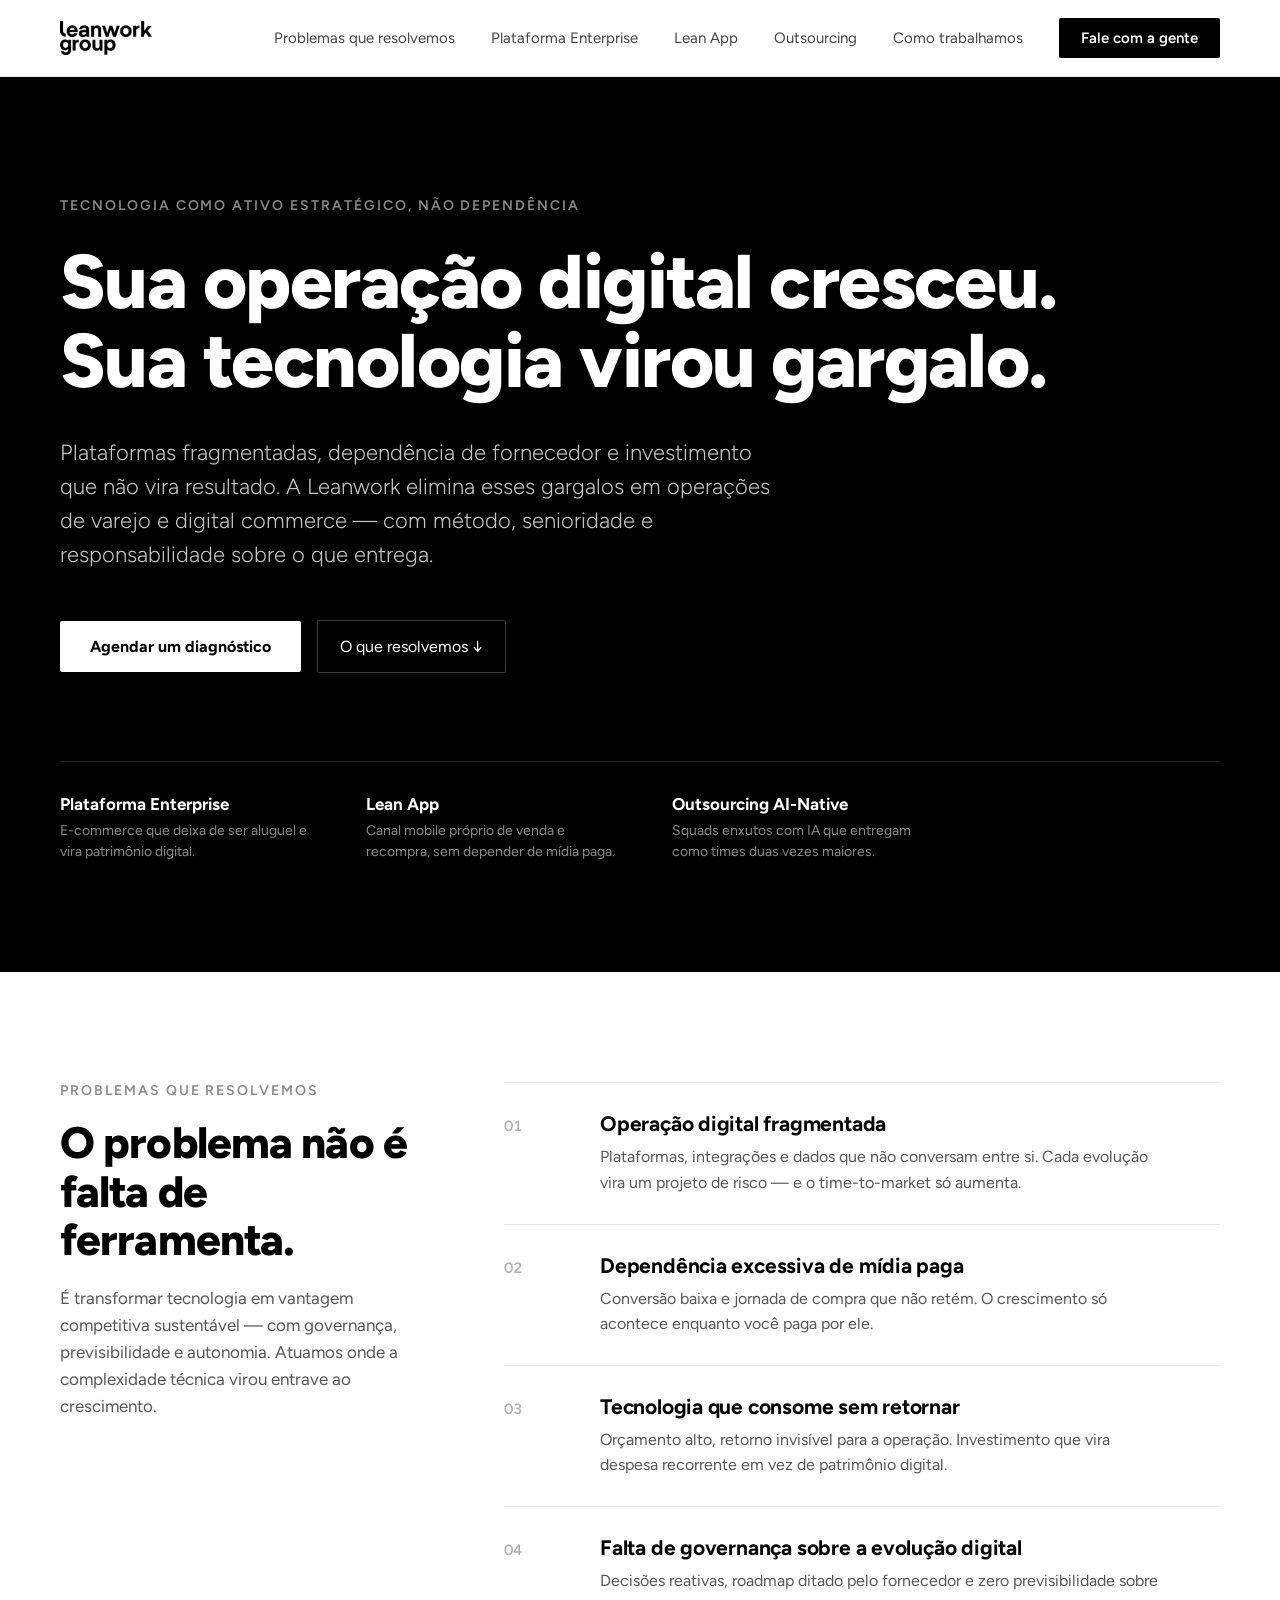
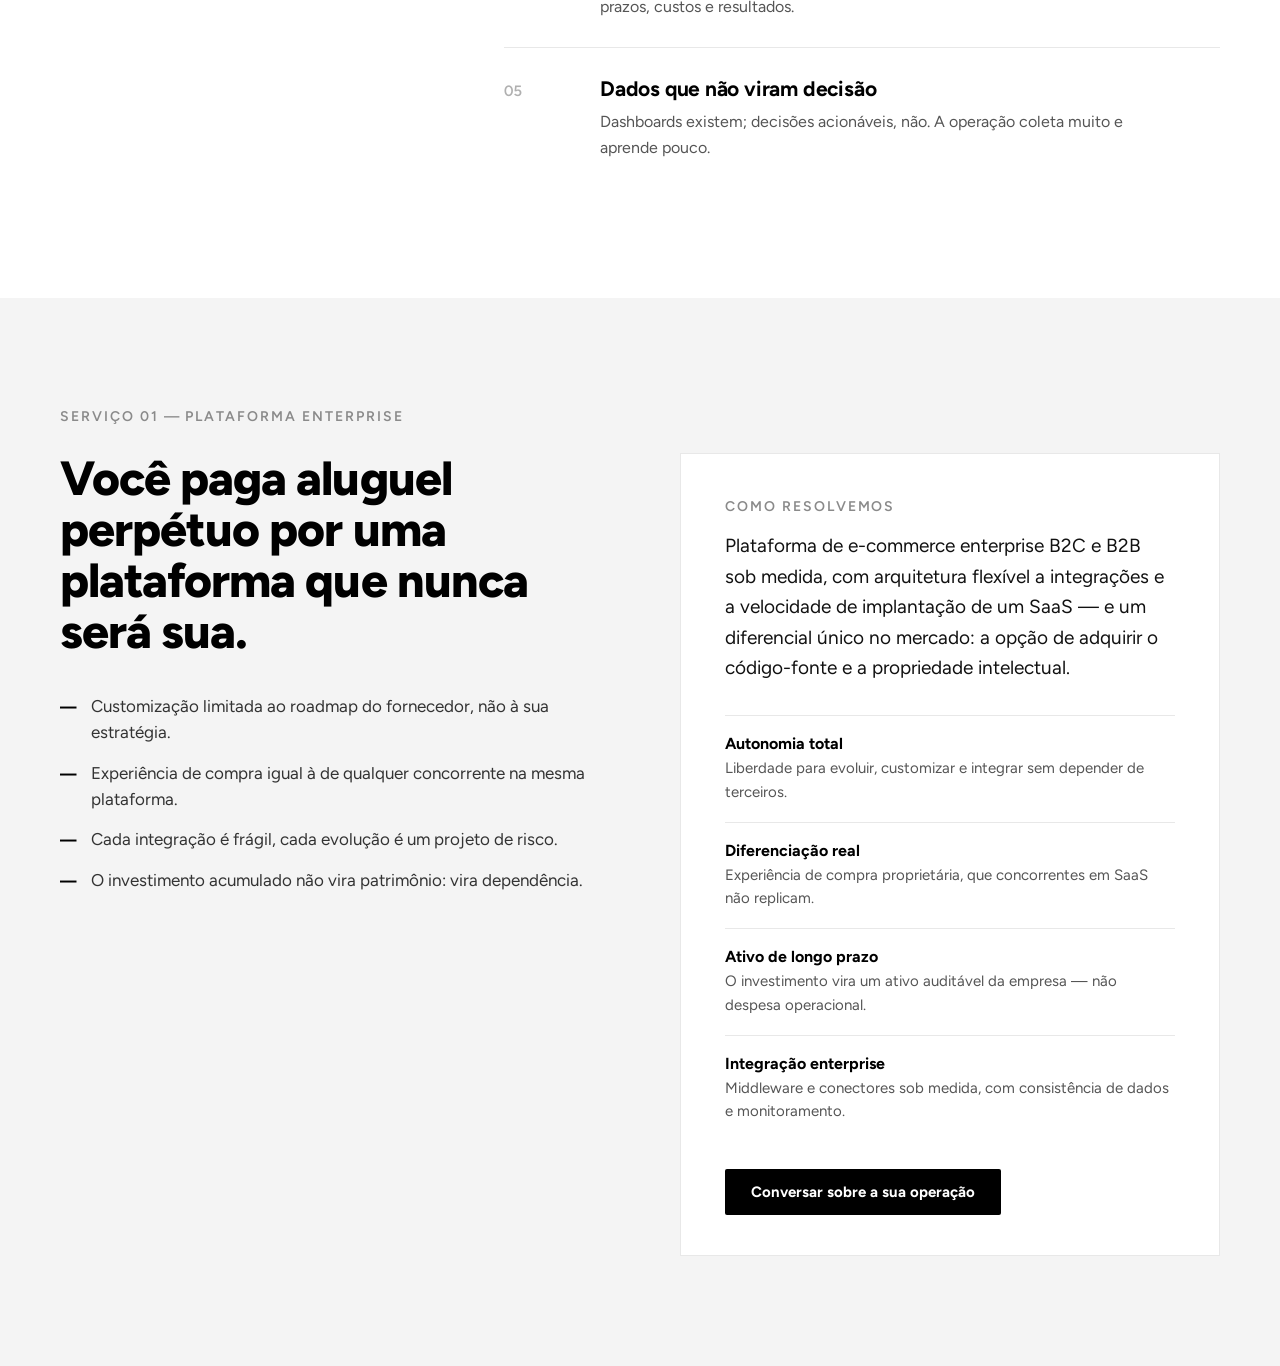
==== index.html @ 5967a7e2 "Add Plataforma Enterprise section with shared service component styles" ====
<!DOCTYPE html>
<html lang="pt-BR">
<head>
<meta charset="utf-8">
<meta name="viewport" content="width=device-width, initial-scale=1">
<title>Leanwork Group — Tecnologia como ativo estratégico para varejo e digital commerce</title>
<meta name="description" content="A Leanwork elimina gargalos tecnológicos em operações de varejo e digital commerce com Plataforma Enterprise, Lean App e Outsourcing AI-Native.">
<link rel="icon" type="image/png" href="assets/favicon.png">
<link rel="preconnect" href="https://fonts.googleapis.com">
<link rel="preconnect" href="https://fonts.gstatic.com" crossorigin="anonymous">
<link href="https://fonts.googleapis.com/css2?family=Figtree:wght@300;400;600;700;800;900&display=swap" rel="stylesheet">
<link rel="stylesheet" href="css/style.css">
</head>
<body>
<header class="site-header">
  <div class="container nav">
    <a href="#topo" class="nav-logo"><img src="assets/logo.png" alt="Leanwork Group"></a>
    <button class="nav-toggle" type="button" aria-label="Abrir menu" aria-expanded="false">
      <span></span><span></span><span></span>
    </button>
    <nav class="nav-links">
      <a href="#problemas" class="nav-link">Problemas que resolvemos</a>
      <a href="#plataforma" class="nav-link">Plataforma Enterprise</a>
      <a href="#leanapp" class="nav-link">Lean App</a>
      <a href="#outsourcing" class="nav-link">Outsourcing</a>
      <a href="#como" class="nav-link">Como trabalhamos</a>
      <a href="mailto:comercial@leanwork.com.br?subject=Diagn%C3%B3stico%20Leanwork" class="nav-link nav-cta btn btn--dark">Fale com a gente</a>
    </nav>
  </div>
</header>
<main>
<section id="topo" class="hero">
  <div class="container">
    <div class="hero-eyebrow">Tecnologia como ativo estratégico, não dependência</div>
    <h1 class="hero-title">Sua operação digital cresceu.<br>Sua tecnologia virou gargalo.</h1>
    <p class="hero-subtitle">Plataformas fragmentadas, dependência de fornecedor e investimento que não vira resultado. A Leanwork elimina esses gargalos em operações de varejo e digital commerce — com método, senioridade e responsabilidade sobre o que entrega.</p>
    <div class="hero-actions">
      <a href="mailto:comercial@leanwork.com.br?subject=Diagn%C3%B3stico%20Leanwork" class="btn btn--light">Agendar um diagnóstico</a>
      <a href="#problemas" class="btn btn--outline">O que resolvemos ↓</a>
    </div>
    <div class="hero-summary">
      <div class="hero-summary-item">
        <div class="hero-summary-title">Plataforma Enterprise</div>
        <div class="hero-summary-text">E-commerce que deixa de ser aluguel e vira patrimônio digital.</div>
      </div>
      <div class="hero-summary-item">
        <div class="hero-summary-title">Lean App</div>
        <div class="hero-summary-text">Canal mobile próprio de venda e recompra, sem depender de mídia paga.</div>
      </div>
      <div class="hero-summary-item">
        <div class="hero-summary-title">Outsourcing AI-Native</div>
        <div class="hero-summary-text">Squads enxutos com IA que entregam como times duas vezes maiores.</div>
      </div>
    </div>
  </div>
</section>

<section id="problemas" class="problemas">
  <div class="container problemas-grid">
    <div class="problemas-sidebar">
      <div class="section-eyebrow">Problemas que resolvemos</div>
      <h2 class="section-title">O problema não é falta de ferramenta.</h2>
      <p class="section-text">É transformar tecnologia em vantagem competitiva sustentável — com governança, previsibilidade e autonomia. Atuamos onde a complexidade técnica virou entrave ao crescimento.</p>
    </div>
    <div class="problemas-list">
      <div class="problema-item">
        <div class="problema-num">01</div>
        <div>
          <div class="problema-title">Operação digital fragmentada</div>
          <div class="problema-text">Plataformas, integrações e dados que não conversam entre si. Cada evolução vira um projeto de risco — e o time-to-market só aumenta.</div>
        </div>
      </div>
      <div class="problema-item">
        <div class="problema-num">02</div>
        <div>
          <div class="problema-title">Dependência excessiva de mídia paga</div>
          <div class="problema-text">Conversão baixa e jornada de compra que não retém. O crescimento só acontece enquanto você paga por ele.</div>
        </div>
      </div>
      <div class="problema-item">
        <div class="problema-num">03</div>
        <div>
          <div class="problema-title">Tecnologia que consome sem retornar</div>
          <div class="problema-text">Orçamento alto, retorno invisível para a operação. Investimento que vira despesa recorrente em vez de patrimônio digital.</div>
        </div>
      </div>
      <div class="problema-item">
        <div class="problema-num">04</div>
        <div>
          <div class="problema-title">Falta de governança sobre a evolução digital</div>
          <div class="problema-text">Decisões reativas, roadmap ditado pelo fornecedor e zero previsibilidade sobre prazos, custos e resultados.</div>
        </div>
      </div>
      <div class="problema-item">
        <div class="problema-num">05</div>
        <div>
          <div class="problema-title">Dados que não viram decisão</div>
          <div class="problema-text">Dashboards existem; decisões acionáveis, não. A operação coleta muito e aprende pouco.</div>
        </div>
      </div>
    </div>
  </div>
</section>

<section id="plataforma" class="service service--light">
  <div class="container">
    <div class="service-eyebrow">Serviço 01 — Plataforma Enterprise</div>
    <div class="service-grid">
      <div class="service-problem">
        <h2 class="service-title">Você paga aluguel perpétuo por uma plataforma que nunca será sua.</h2>
        <div class="service-bullets">
          <div class="service-bullet"><span class="bullet-dash">—</span><span>Customização limitada ao roadmap do fornecedor, não à sua estratégia.</span></div>
          <div class="service-bullet"><span class="bullet-dash">—</span><span>Experiência de compra igual à de qualquer concorrente na mesma plataforma.</span></div>
          <div class="service-bullet"><span class="bullet-dash">—</span><span>Cada integração é frágil, cada evolução é um projeto de risco.</span></div>
          <div class="service-bullet"><span class="bullet-dash">—</span><span>O investimento acumulado não vira patrimônio: vira dependência.</span></div>
        </div>
      </div>
      <div class="service-solution">
        <div class="service-solution-eyebrow">Como resolvemos</div>
        <p class="service-solution-lead">Plataforma de e-commerce enterprise B2C e B2B sob medida, com arquitetura flexível a integrações e a velocidade de implantação de um SaaS — e um diferencial único no mercado: a opção de adquirir o código-fonte e a propriedade intelectual.</p>
        <div class="service-solution-list">
          <div class="service-solution-item"><div class="solution-item-title">Autonomia total</div><div class="solution-item-text">Liberdade para evoluir, customizar e integrar sem depender de terceiros.</div></div>
          <div class="service-solution-item"><div class="solution-item-title">Diferenciação real</div><div class="solution-item-text">Experiência de compra proprietária, que concorrentes em SaaS não replicam.</div></div>
          <div class="service-solution-item"><div class="solution-item-title">Ativo de longo prazo</div><div class="solution-item-text">O investimento vira um ativo auditável da empresa — não despesa operacional.</div></div>
          <div class="service-solution-item"><div class="solution-item-title">Integração enterprise</div><div class="solution-item-text">Middleware e conectores sob medida, com consistência de dados e monitoramento.</div></div>
        </div>
        <a href="mailto:comercial@leanwork.com.br?subject=Plataforma%20Enterprise%20%E2%80%94%20diagn%C3%B3stico" class="btn btn--dark service-solution-cta">Conversar sobre a sua operação</a>
      </div>
    </div>
  </div>
</section>
</main>
<script src="js/main.js" defer></script>
</body>
</html>
---- css/style.css ----
:root{
  --c-black:#000000;
  --c-white:#ffffff;
  --c-bg-light:#f4f4f4;
  --c-text-eyebrow:#8a8a8a;
  --c-text-body:#555555;
  --c-border:#e8e8e8;
  --max-width:1240px;
  --nav-height:76px;
}

*{box-sizing:border-box}
html{scroll-behavior:smooth}
body{margin:0;background:var(--c-white);color:var(--c-black);font-family:'Figtree',system-ui,sans-serif;-webkit-font-smoothing:antialiased}
img{max-width:100%;display:block}
a{color:var(--c-black);text-decoration:none}
a:hover{color:#444444}
::selection{background:var(--c-black);color:var(--c-white)}

.container{max-width:var(--max-width);margin:0 auto;padding:0 40px}

.section-eyebrow{font-size:14px;font-weight:600;letter-spacing:0.14em;text-transform:uppercase;color:var(--c-text-eyebrow);margin-bottom:20px}
.section-title{margin:0;font-size:44px;line-height:1.1;font-weight:800;letter-spacing:-0.02em}
.section-text{margin:20px 0 0 0;font-size:17px;line-height:1.6;color:var(--c-text-body)}

.btn{display:inline-block;font-weight:700;border-radius:2px;text-align:center;cursor:pointer;border:none}
.btn--dark{background:var(--c-black);color:var(--c-white)}
.btn--dark:hover{background:#2a2a2a;color:var(--c-white)}
.btn--light{background:var(--c-white);color:var(--c-black)}
.btn--light:hover{background:#d9d9d9;color:var(--c-black)}
.btn--outline{color:var(--c-white);border:1px solid #3a3a3a;background:transparent}
.btn--outline:hover{border-color:var(--c-white);color:var(--c-white)}

@media (max-width:1099px){
  .container{padding:0 28px}
  .section-title{font-size:36px}
}
@media (max-width:767px){
  .container{padding:0 20px}
  .section-title{font-size:30px}
}

.site-header{position:sticky;top:0;z-index:50;background:rgba(255,255,255,0.94);backdrop-filter:blur(12px);border-bottom:1px solid var(--c-border)}
.nav{height:var(--nav-height);display:flex;align-items:center;justify-content:space-between;gap:32px}
.nav-logo img{height:34px}
.nav-links{display:flex;align-items:center;gap:36px}
.nav-link{font-size:15px;font-weight:400;color:#444444}
.nav-link:hover{color:var(--c-black)}
.nav-cta{font-size:15px;font-weight:600;color:var(--c-white)!important;padding:11px 22px}
.nav-cta:hover{color:var(--c-white)!important}
.nav-toggle{display:none;flex-direction:column;gap:5px;background:none;border:none;padding:8px;cursor:pointer}
.nav-toggle span{display:block;width:24px;height:2px;background:var(--c-black)}

@media (max-width:767px){
  .nav-toggle{display:flex}
  .nav-links{position:fixed;top:var(--nav-height);left:0;right:0;bottom:0;background:var(--c-white);flex-direction:column;align-items:flex-start;justify-content:flex-start;gap:0;padding:12px 20px 32px;transform:translateX(100%);transition:transform .25s ease;overflow-y:auto}
  .nav-links .nav-link{width:100%;padding:16px 0;border-bottom:1px solid var(--c-border)}
  .nav-links .nav-cta{width:100%;text-align:center;margin-top:16px;border-bottom:none}
  .site-header.nav-open .nav-links{transform:translateX(0)}
}

.hero{background:var(--c-black);color:var(--c-white)}
.hero .container{padding-top:120px;padding-bottom:110px}
.hero-eyebrow{font-size:14px;font-weight:600;letter-spacing:0.14em;text-transform:uppercase;color:var(--c-text-eyebrow);margin-bottom:28px}
.hero-title{margin:0;font-size:76px;line-height:1.04;font-weight:800;letter-spacing:-0.02em;max-width:1020px}
.hero-subtitle{margin:36px 0 0 0;font-size:22px;line-height:1.55;font-weight:300;color:#c4c4c4;max-width:720px}
.hero-actions{display:flex;gap:16px;margin-top:48px;align-items:center}
.hero-actions .btn{font-size:16px;padding:16px 30px}
.hero-actions .btn--outline{padding:16px 22px;font-weight:400}
.hero-summary{margin-top:88px;padding-top:32px;border-top:1px solid #222222;display:flex;gap:56px}
.hero-summary-item{max-width:250px}
.hero-summary-title{font-size:17px;font-weight:700}
.hero-summary-text{font-size:14px;color:var(--c-text-eyebrow);margin-top:6px;line-height:1.5}

@media (max-width:1099px){
  .hero .container{padding-top:90px;padding-bottom:80px}
  .hero-title{font-size:56px}
  .hero-summary{flex-wrap:wrap;gap:32px}
}
@media (max-width:767px){
  .hero .container{padding-top:64px;padding-bottom:56px}
  .hero-title{font-size:40px}
  .hero-subtitle{font-size:18px}
  .hero-actions{flex-direction:column;align-items:stretch}
  .hero-summary{flex-direction:column;gap:24px;margin-top:56px}
  .hero-summary-item{max-width:none}
}

.problemas .container{padding-top:110px;padding-bottom:110px}
.problemas-grid{display:grid;grid-template-columns:380px 1fr;gap:64px;align-items:start}
.problemas-sidebar{position:sticky;top:120px}
.problema-item{display:grid;grid-template-columns:72px 1fr;gap:24px;padding:28px 0;border-top:1px solid var(--c-border);align-items:baseline}
.problema-num{font-size:15px;font-weight:600;color:#b0b0b0;font-variant-numeric:tabular-nums}
.problema-title{font-size:21px;font-weight:700;letter-spacing:-0.01em}
.problema-text{font-size:16px;line-height:1.6;color:var(--c-text-body);margin-top:8px;max-width:560px}

@media (max-width:1099px){
  .problemas .container{padding-top:80px;padding-bottom:80px}
  .problemas-grid{grid-template-columns:1fr;gap:40px}
  .problemas-sidebar{position:static}
}
@media (max-width:767px){
  .problemas .container{padding-top:56px;padding-bottom:56px}
  .problema-item{grid-template-columns:1fr;gap:8px}
}

.service{background:var(--c-white)}
.service--light{background:var(--c-bg-light)}
.service--dark{background:var(--c-black);color:var(--c-white)}
.service .container{padding-top:110px;padding-bottom:110px}
.service-eyebrow{font-size:14px;font-weight:600;letter-spacing:0.14em;text-transform:uppercase;color:var(--c-text-eyebrow)}
.service-grid{display:grid;grid-template-columns:1fr 1fr;gap:80px;margin-top:28px;align-items:start}
.service-title{margin:0;font-size:48px;line-height:1.06;font-weight:800;letter-spacing:-0.02em}
.service-bullets{margin-top:36px;display:flex;flex-direction:column;gap:14px}
.service-bullet{display:flex;gap:14px;align-items:baseline}
.bullet-dash{font-weight:800;font-size:15px}
.service-bullet span:last-child{font-size:17px;line-height:1.55;color:#333333}
.service--dark .bullet-dash{color:#666666}
.service--dark .service-bullet span:last-child{color:#c4c4c4}

.service-solution{background:var(--c-white);border:1px solid var(--c-border);padding:44px 44px 40px 44px}
.service-solution--muted{background:var(--c-bg-light)}
.service--dark .service-solution{background:#111111;border-color:#2a2a2a}
.service-solution-eyebrow{font-size:14px;font-weight:600;letter-spacing:0.14em;text-transform:uppercase;color:var(--c-text-eyebrow);margin-bottom:16px}
.service-solution-lead{margin:0;font-size:19px;line-height:1.6;color:#111111}
.service--dark .service-solution-lead{color:#eeeeee}
.service-solution-list{margin-top:32px;display:flex;flex-direction:column;gap:0}
.service-solution-item{padding:18px 0;border-top:1px solid var(--c-border)}
.service--dark .service-solution-item{border-top-color:#2a2a2a}
.solution-item-title{font-size:16px;font-weight:700}
.solution-item-text{font-size:15px;color:var(--c-text-body);line-height:1.55;margin-top:4px}
.service--dark .solution-item-text{color:#9a9a9a}
.service-solution-cta{display:inline-block;margin-top:28px;font-size:15px;padding:14px 26px}

@media (max-width:1099px){
  .service .container{padding-top:80px;padding-bottom:80px}
  .service-grid{grid-template-columns:1fr;gap:40px}
  .service-title{font-size:38px}
}
@media (max-width:767px){
  .service .container{padding-top:56px;padding-bottom:56px}
  .service-title{font-size:30px}
  .service-solution{padding:32px 24px}
}
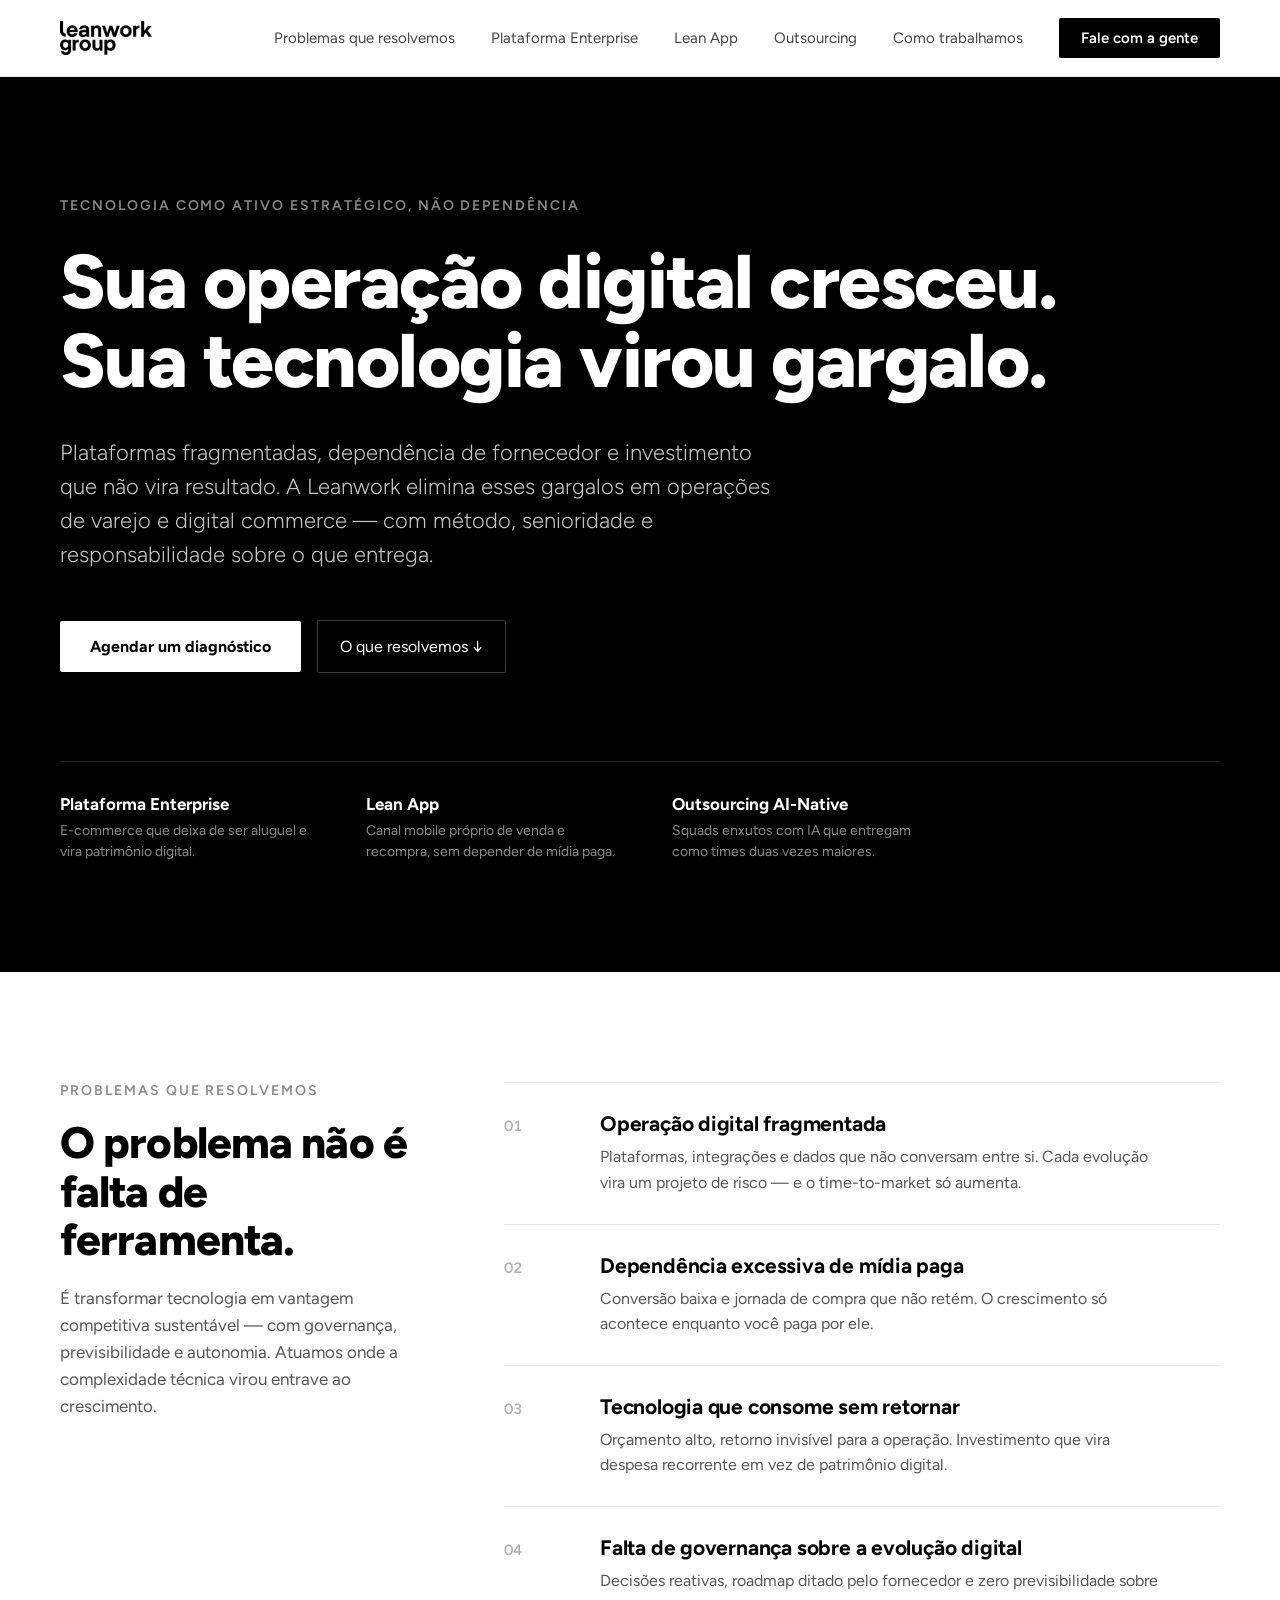
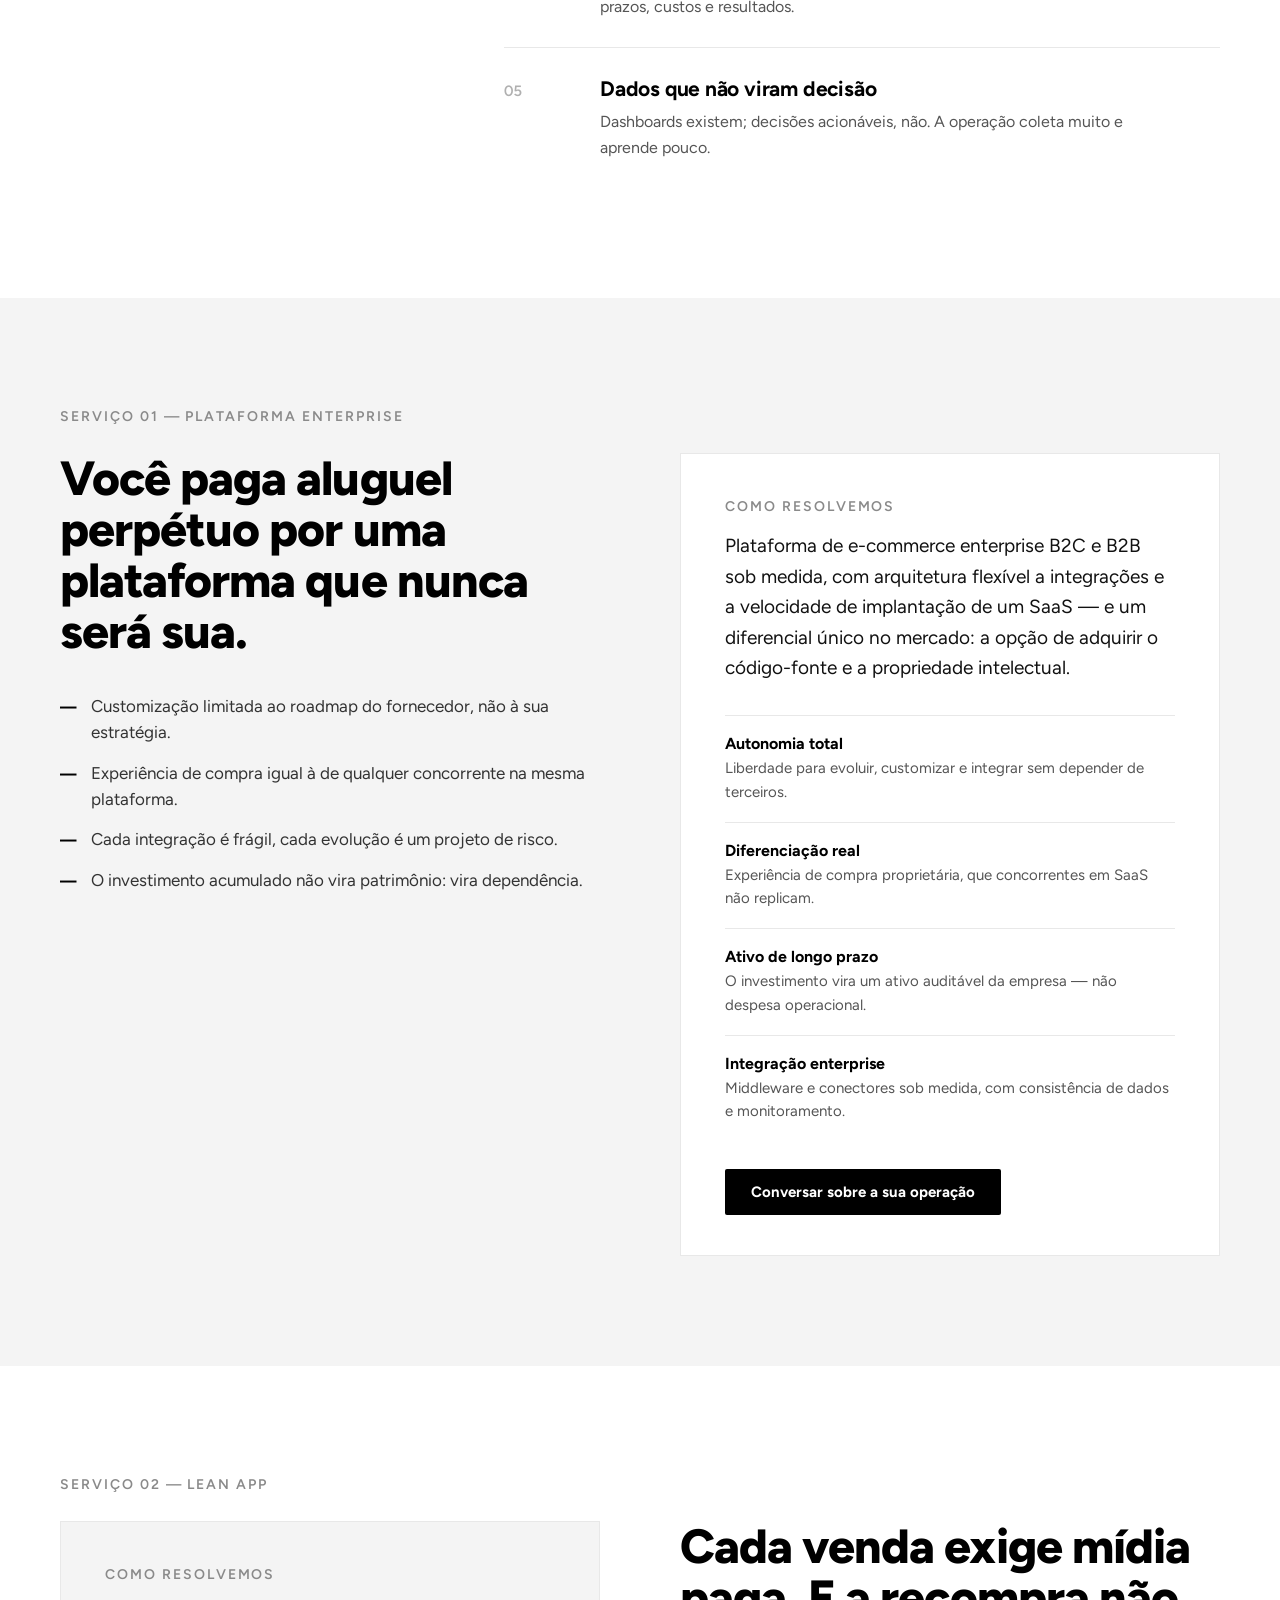
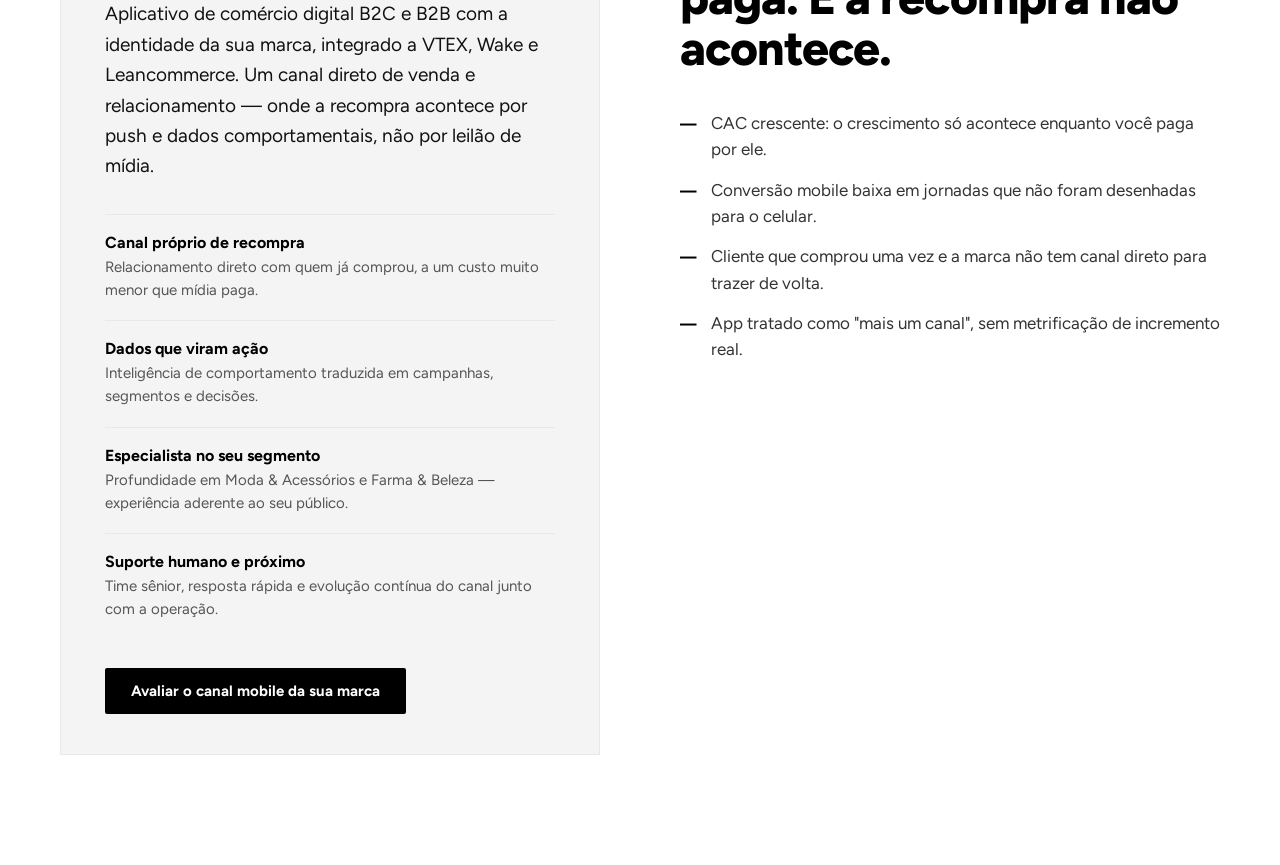
==== commit a8c7964d: "Add Lean App section" ====
--- a/index.html
+++ b/index.html
@@ -129,6 +129,34 @@
     </div>
   </div>
 </section>
+
+<section id="leanapp" class="service">
+  <div class="container">
+    <div class="service-eyebrow">Serviço 02 — Lean App</div>
+    <div class="service-grid">
+      <div class="service-solution service-solution--muted">
+        <div class="service-solution-eyebrow">Como resolvemos</div>
+        <p class="service-solution-lead">Aplicativo de comércio digital B2C e B2B com a identidade da sua marca, integrado a VTEX, Wake e Leancommerce. Um canal direto de venda e relacionamento — onde a recompra acontece por push e dados comportamentais, não por leilão de mídia.</p>
+        <div class="service-solution-list">
+          <div class="service-solution-item"><div class="solution-item-title">Canal próprio de recompra</div><div class="solution-item-text">Relacionamento direto com quem já comprou, a um custo muito menor que mídia paga.</div></div>
+          <div class="service-solution-item"><div class="solution-item-title">Dados que viram ação</div><div class="solution-item-text">Inteligência de comportamento traduzida em campanhas, segmentos e decisões.</div></div>
+          <div class="service-solution-item"><div class="solution-item-title">Especialista no seu segmento</div><div class="solution-item-text">Profundidade em Moda &amp; Acessórios e Farma &amp; Beleza — experiência aderente ao seu público.</div></div>
+          <div class="service-solution-item"><div class="solution-item-title">Suporte humano e próximo</div><div class="solution-item-text">Time sênior, resposta rápida e evolução contínua do canal junto com a operação.</div></div>
+        </div>
+        <a href="mailto:comercial@leanwork.com.br?subject=Lean%20App%20%E2%80%94%20diagn%C3%B3stico" class="btn btn--dark service-solution-cta">Avaliar o canal mobile da sua marca</a>
+      </div>
+      <div class="service-problem">
+        <h2 class="service-title">Cada venda exige mídia paga. E a recompra não acontece.</h2>
+        <div class="service-bullets">
+          <div class="service-bullet"><span class="bullet-dash">—</span><span>CAC crescente: o crescimento só acontece enquanto você paga por ele.</span></div>
+          <div class="service-bullet"><span class="bullet-dash">—</span><span>Conversão mobile baixa em jornadas que não foram desenhadas para o celular.</span></div>
+          <div class="service-bullet"><span class="bullet-dash">—</span><span>Cliente que comprou uma vez e a marca não tem canal direto para trazer de volta.</span></div>
+          <div class="service-bullet"><span class="bullet-dash">—</span><span>App tratado como "mais um canal", sem metrificação de incremento real.</span></div>
+        </div>
+      </div>
+    </div>
+  </div>
+</section>
 </main>
 <script src="js/main.js" defer></script>
 </body>
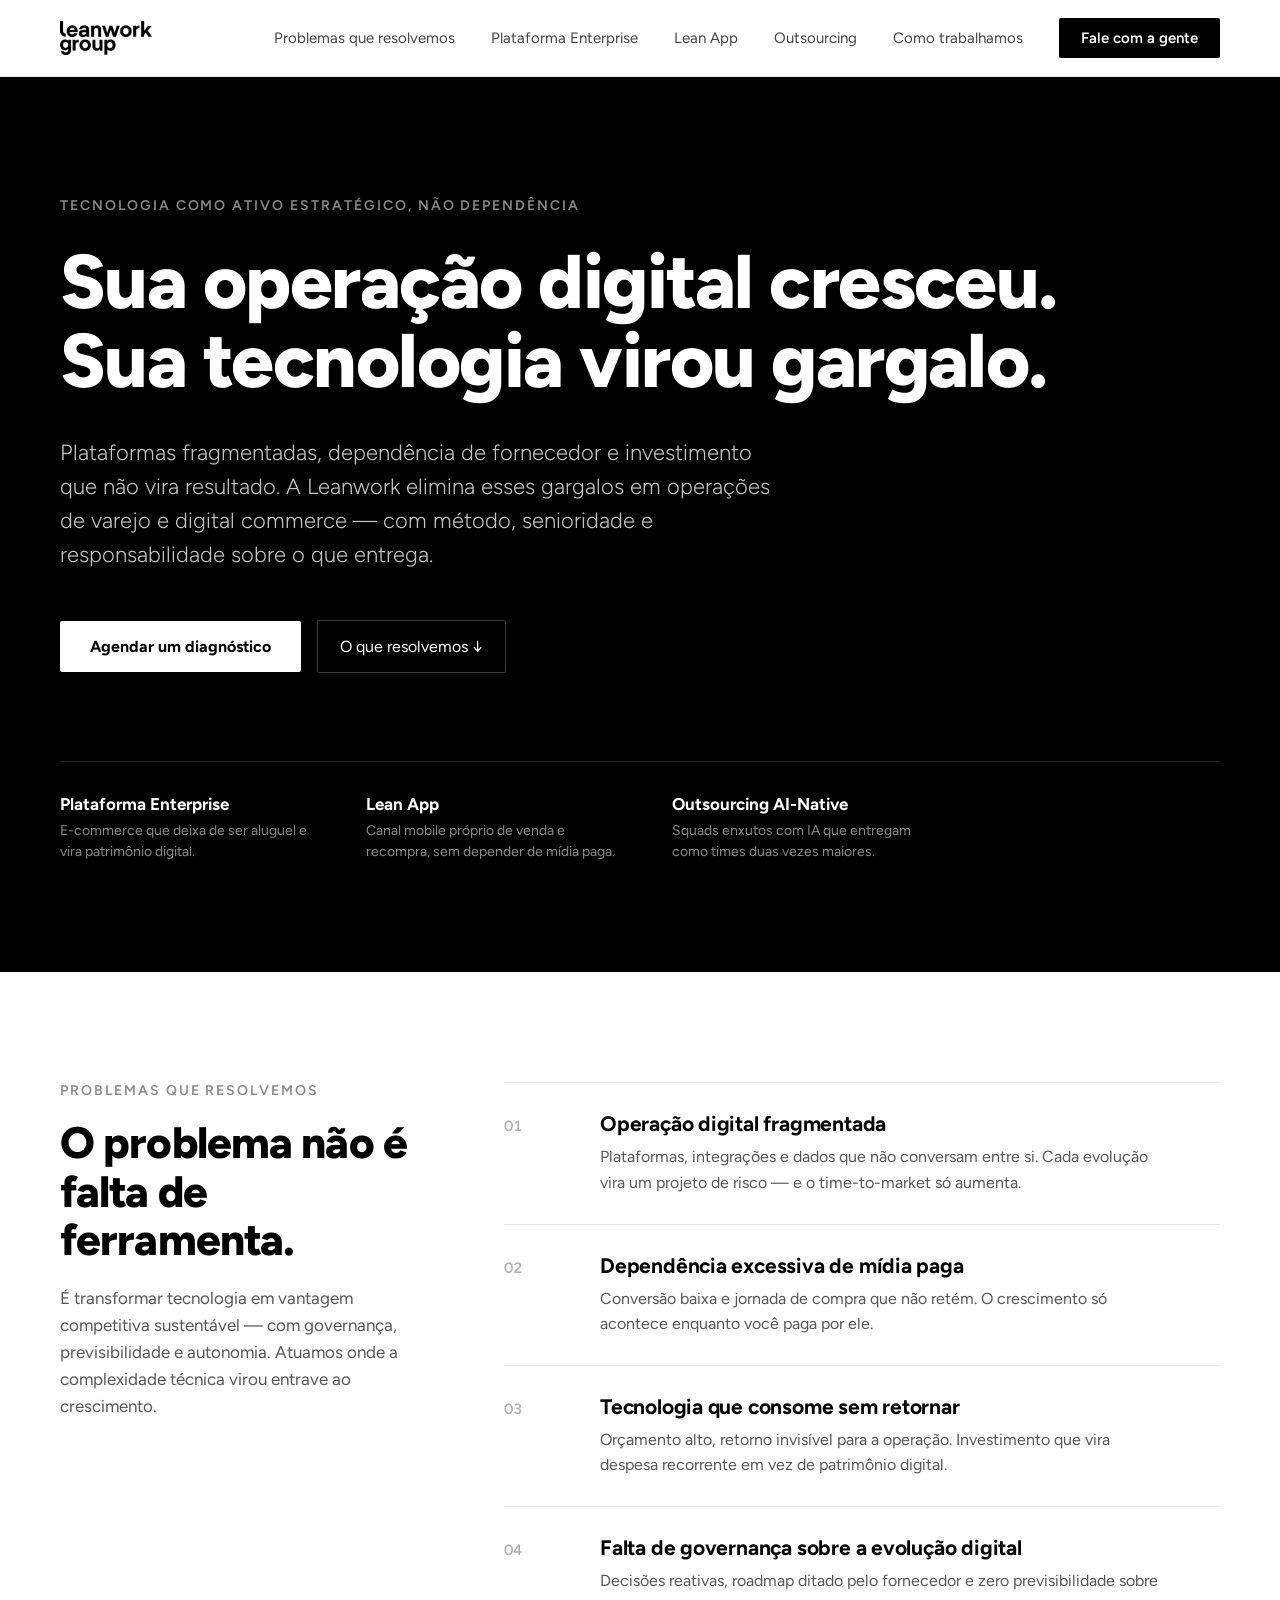
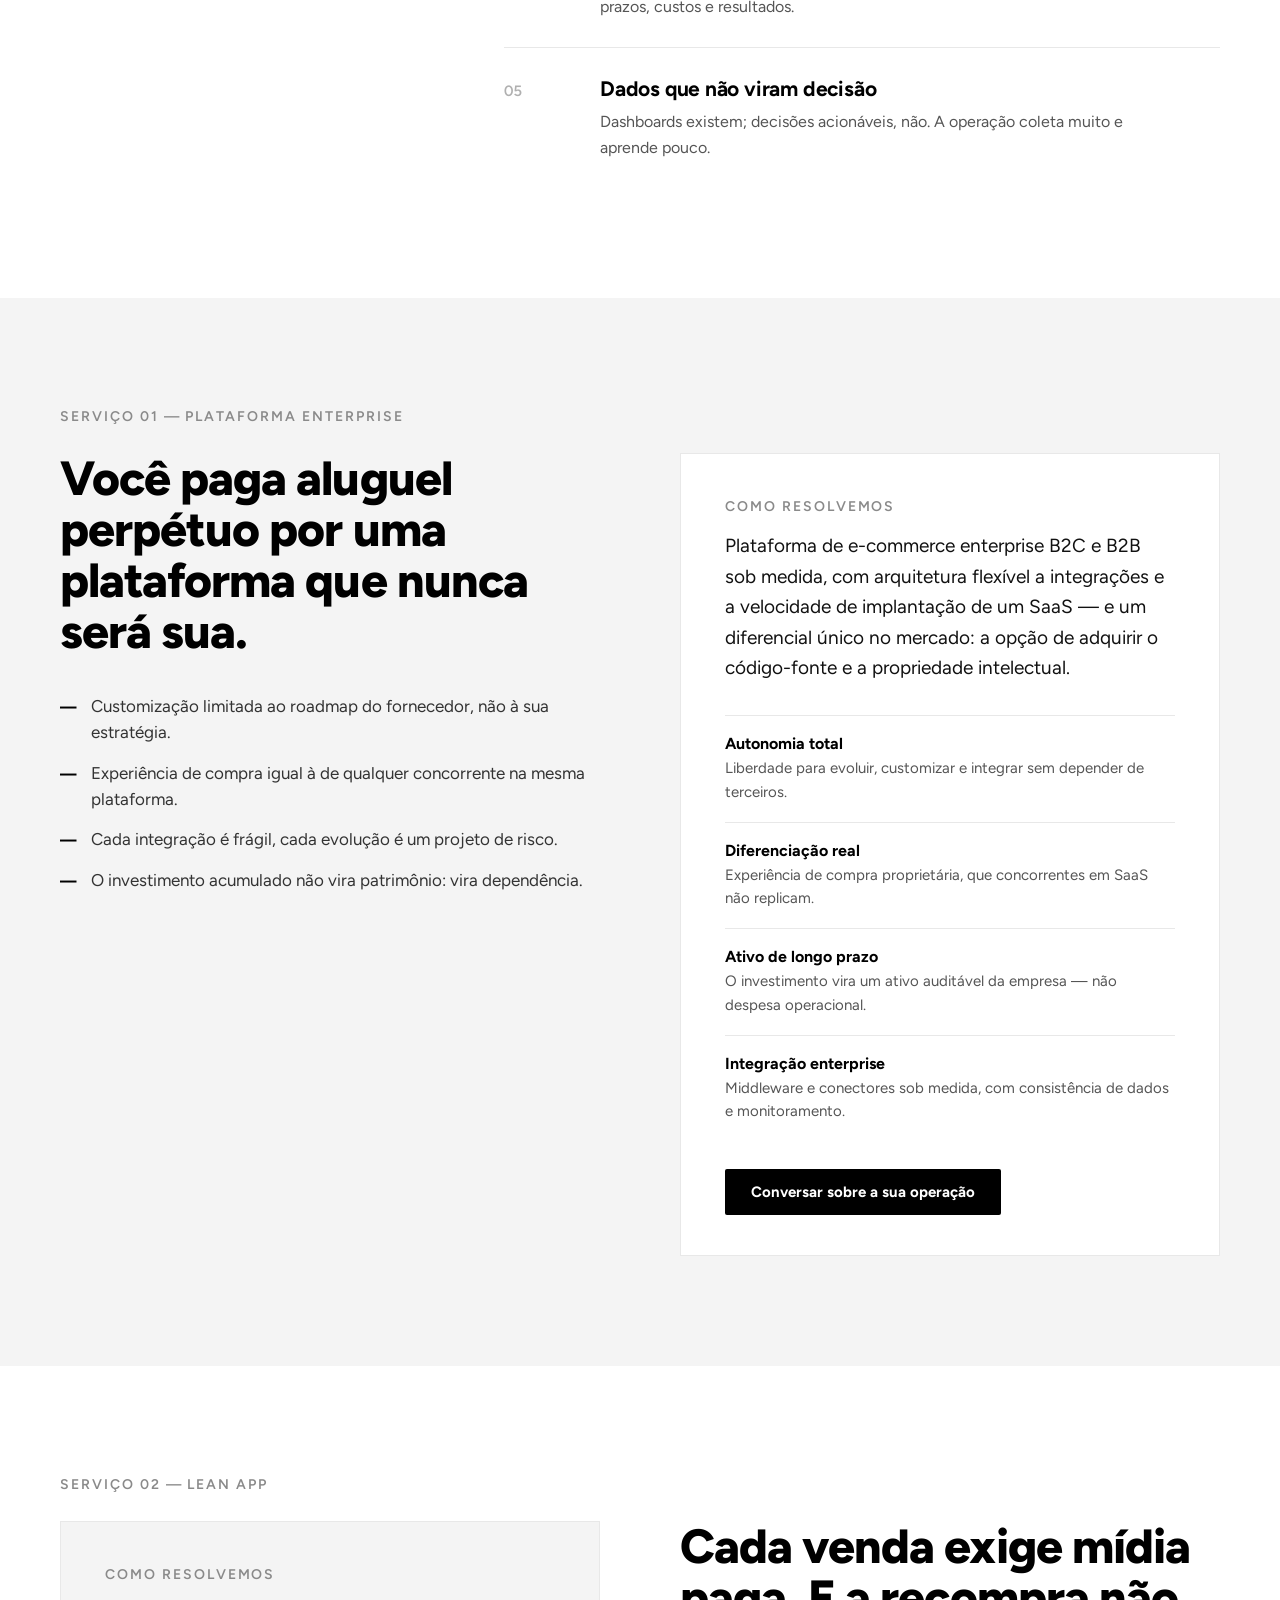
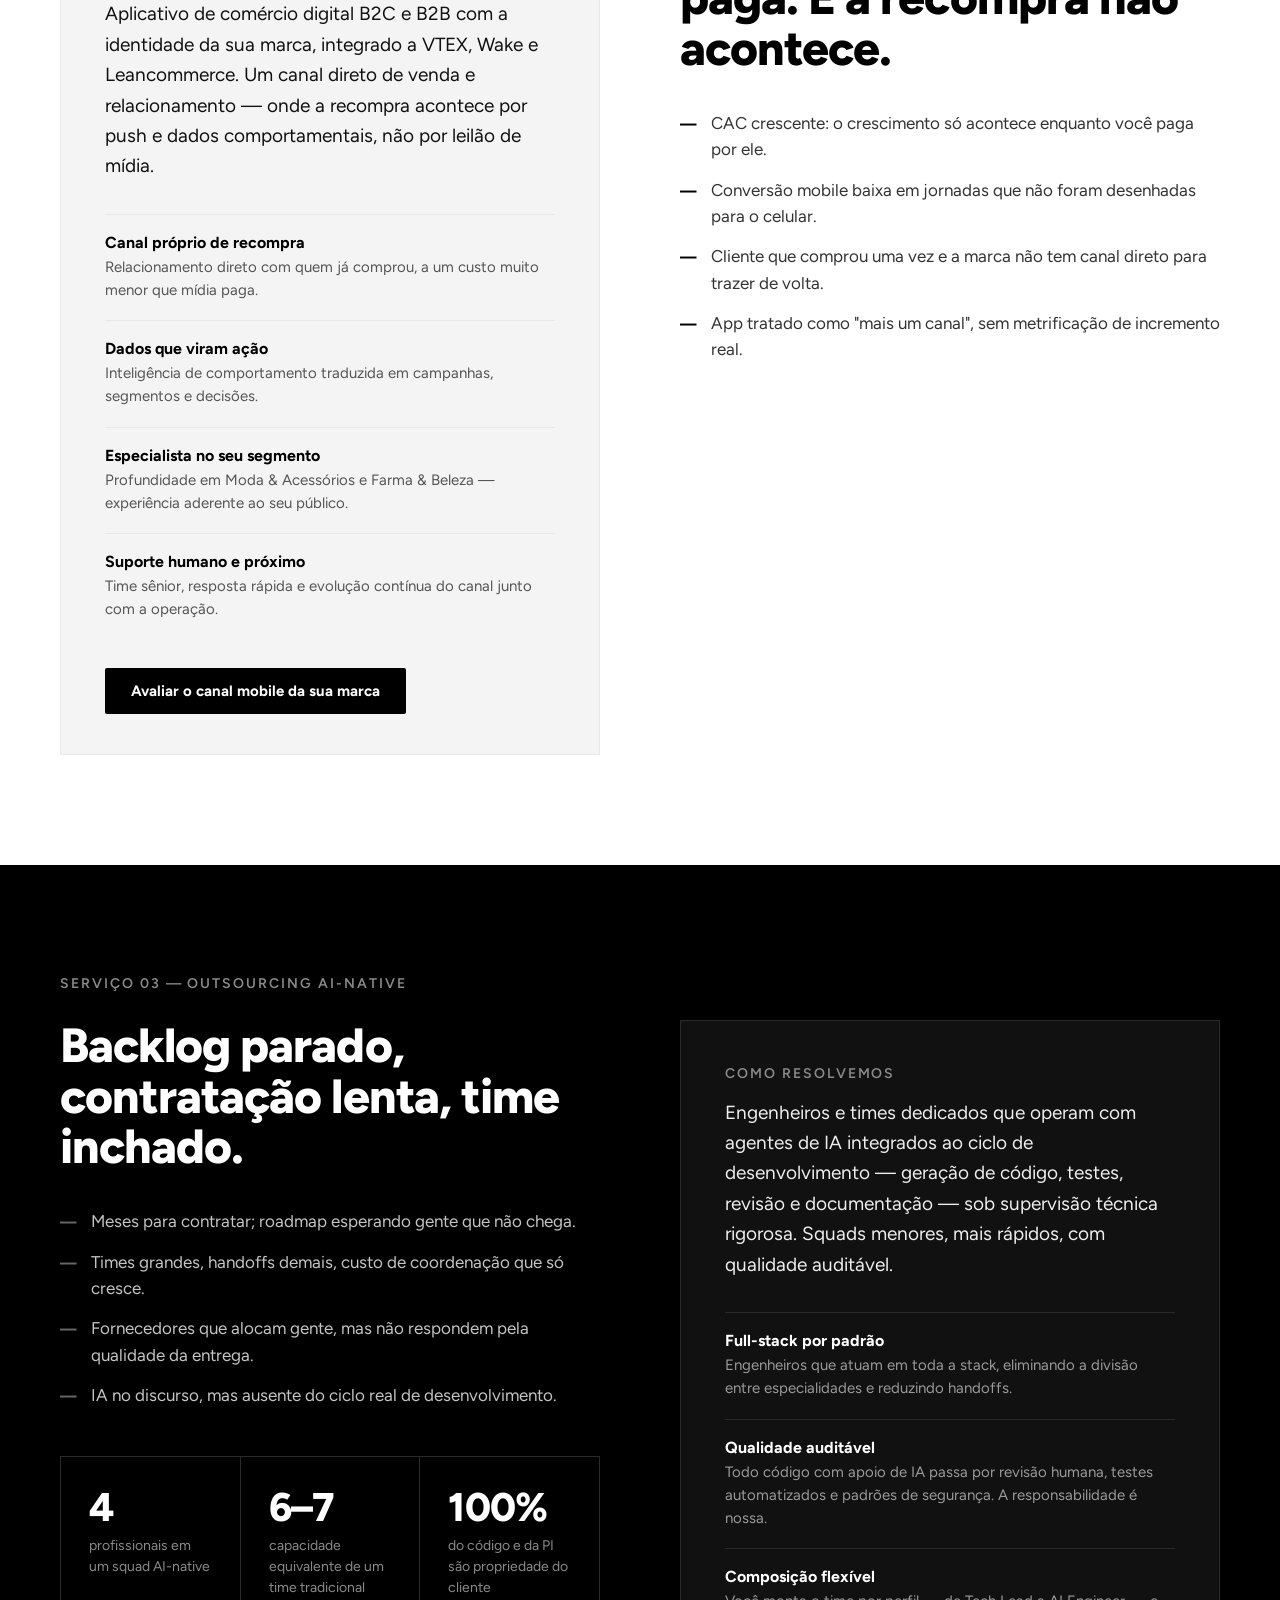
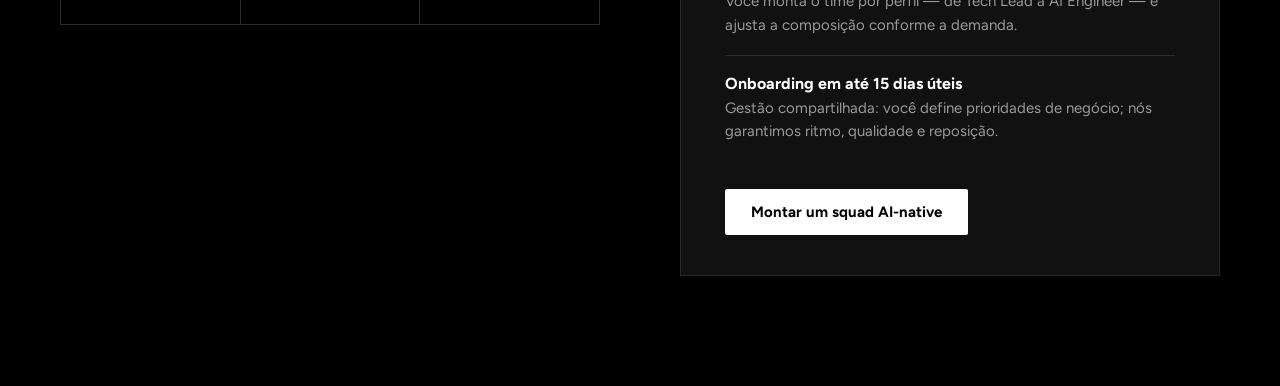
==== commit ad41e254: "Add Outsourcing AI-Native section with stats row" ====
--- a/index.html
+++ b/index.html
@@ -157,6 +157,39 @@
     </div>
   </div>
 </section>
+
+<section id="outsourcing" class="service service--dark">
+  <div class="container">
+    <div class="service-eyebrow">Serviço 03 — Outsourcing AI-Native</div>
+    <div class="service-grid">
+      <div class="service-problem">
+        <h2 class="service-title">Backlog parado, contratação lenta, time inchado.</h2>
+        <div class="service-bullets">
+          <div class="service-bullet"><span class="bullet-dash">—</span><span>Meses para contratar; roadmap esperando gente que não chega.</span></div>
+          <div class="service-bullet"><span class="bullet-dash">—</span><span>Times grandes, handoffs demais, custo de coordenação que só cresce.</span></div>
+          <div class="service-bullet"><span class="bullet-dash">—</span><span>Fornecedores que alocam gente, mas não respondem pela qualidade da entrega.</span></div>
+          <div class="service-bullet"><span class="bullet-dash">—</span><span>IA no discurso, mas ausente do ciclo real de desenvolvimento.</span></div>
+        </div>
+        <div class="stats-row">
+          <div class="stat-item"><div class="stat-number">4</div><div class="stat-label">profissionais em um squad AI-native</div></div>
+          <div class="stat-item"><div class="stat-number">6–7</div><div class="stat-label">capacidade equivalente de um time tradicional</div></div>
+          <div class="stat-item"><div class="stat-number">100%</div><div class="stat-label">do código e da PI são propriedade do cliente</div></div>
+        </div>
+      </div>
+      <div class="service-solution">
+        <div class="service-solution-eyebrow">Como resolvemos</div>
+        <p class="service-solution-lead">Engenheiros e times dedicados que operam com agentes de IA integrados ao ciclo de desenvolvimento — geração de código, testes, revisão e documentação — sob supervisão técnica rigorosa. Squads menores, mais rápidos, com qualidade auditável.</p>
+        <div class="service-solution-list">
+          <div class="service-solution-item"><div class="solution-item-title">Full-stack por padrão</div><div class="solution-item-text">Engenheiros que atuam em toda a stack, eliminando a divisão entre especialidades e reduzindo handoffs.</div></div>
+          <div class="service-solution-item"><div class="solution-item-title">Qualidade auditável</div><div class="solution-item-text">Todo código com apoio de IA passa por revisão humana, testes automatizados e padrões de segurança. A responsabilidade é nossa.</div></div>
+          <div class="service-solution-item"><div class="solution-item-title">Composição flexível</div><div class="solution-item-text">Você monta o time por perfil — de Tech Lead a AI Engineer — e ajusta a composição conforme a demanda.</div></div>
+          <div class="service-solution-item"><div class="solution-item-title">Onboarding em até 15 dias úteis</div><div class="solution-item-text">Gestão compartilhada: você define prioridades de negócio; nós garantimos ritmo, qualidade e reposição.</div></div>
+        </div>
+        <a href="mailto:comercial@leanwork.com.br?subject=Outsourcing%20AI-Native%20%E2%80%94%20montar%20squad" class="btn btn--light service-solution-cta">Montar um squad AI-native</a>
+      </div>
+    </div>
+  </div>
+</section>
 </main>
 <script src="js/main.js" defer></script>
 </body>
--- a/css/style.css
+++ b/css/style.css
@@ -142,3 +142,15 @@
   .service-title{font-size:30px}
   .service-solution{padding:32px 24px}
 }
+
+.stats-row{margin-top:48px;display:flex;border:1px solid #2a2a2a}
+.stat-item{flex:1;padding:26px 28px;border-right:1px solid #2a2a2a}
+.stat-item:last-child{border-right:none}
+.stat-number{font-size:40px;font-weight:800;letter-spacing:-0.02em}
+.stat-label{font-size:14px;color:var(--c-text-eyebrow);margin-top:4px;line-height:1.5}
+
+@media (max-width:767px){
+  .stats-row{flex-direction:column}
+  .stat-item{border-right:none;border-bottom:1px solid #2a2a2a}
+  .stat-item:last-child{border-bottom:none}
+}
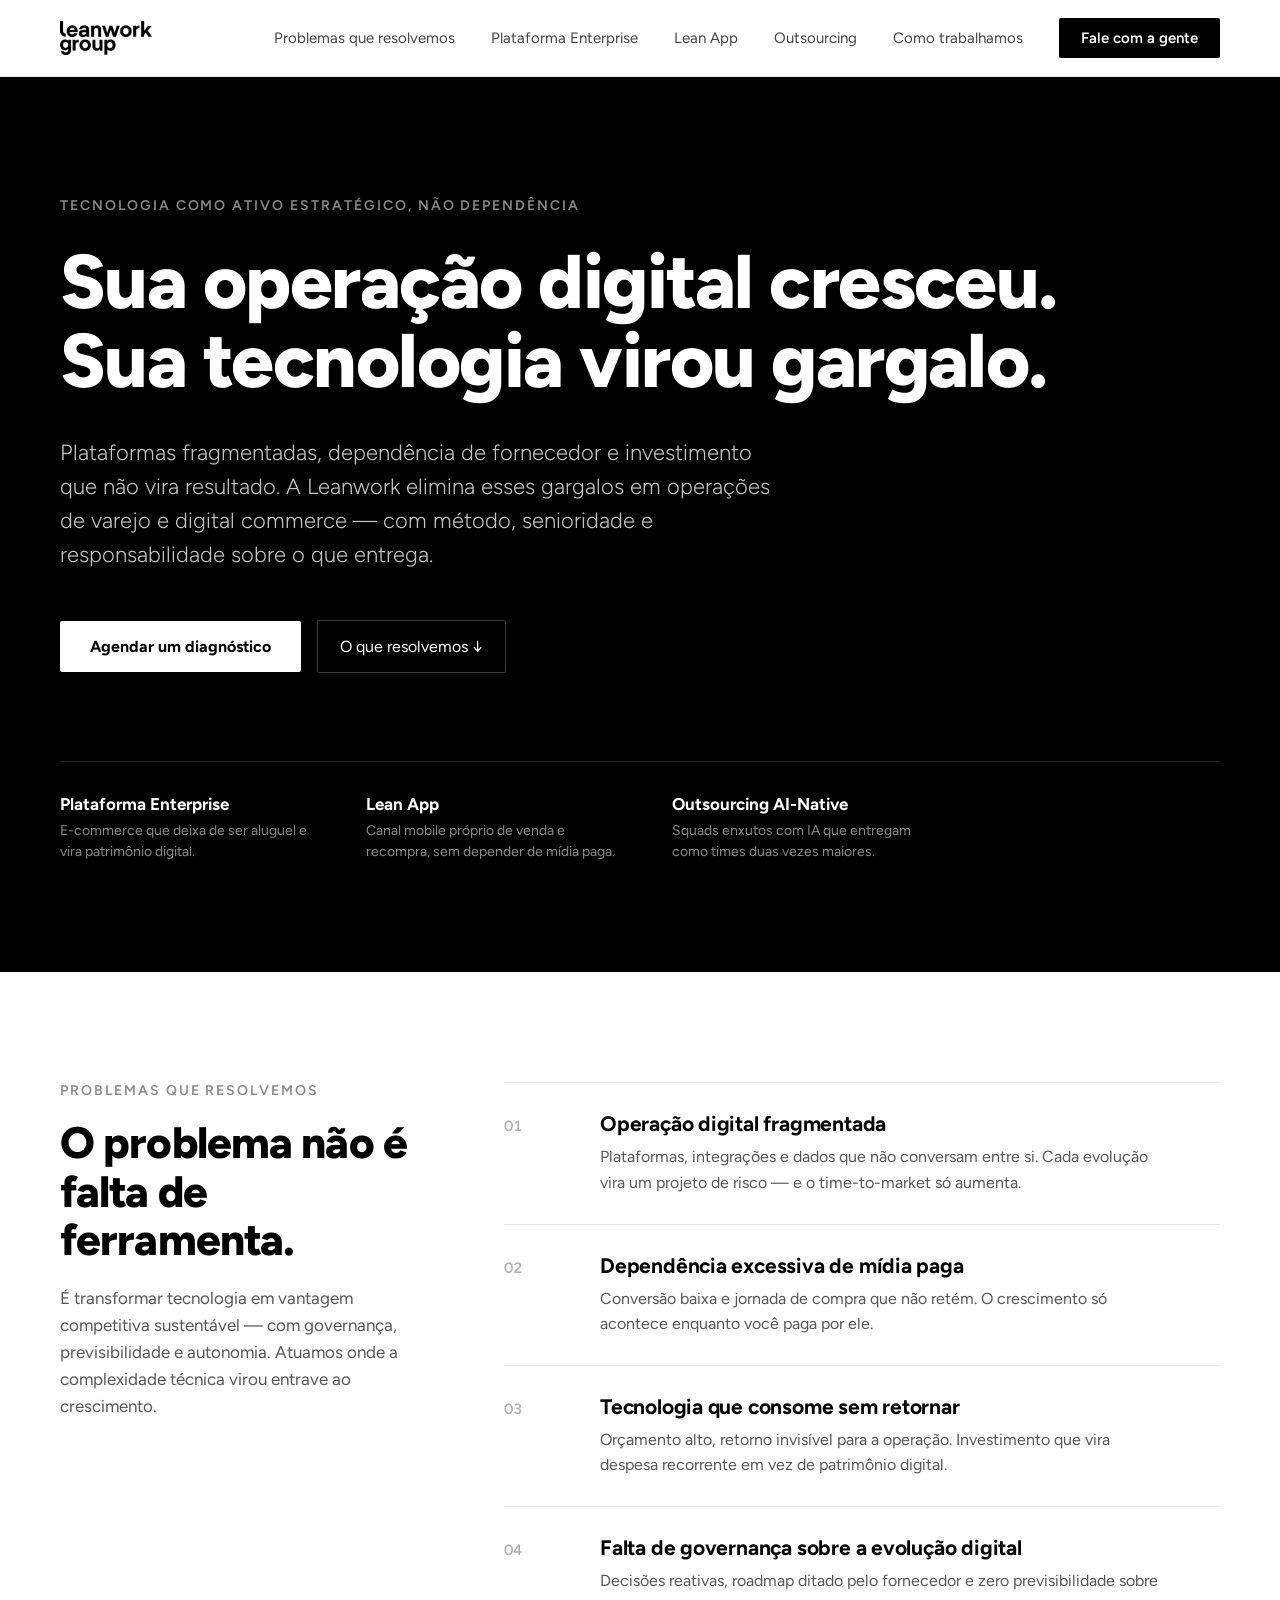
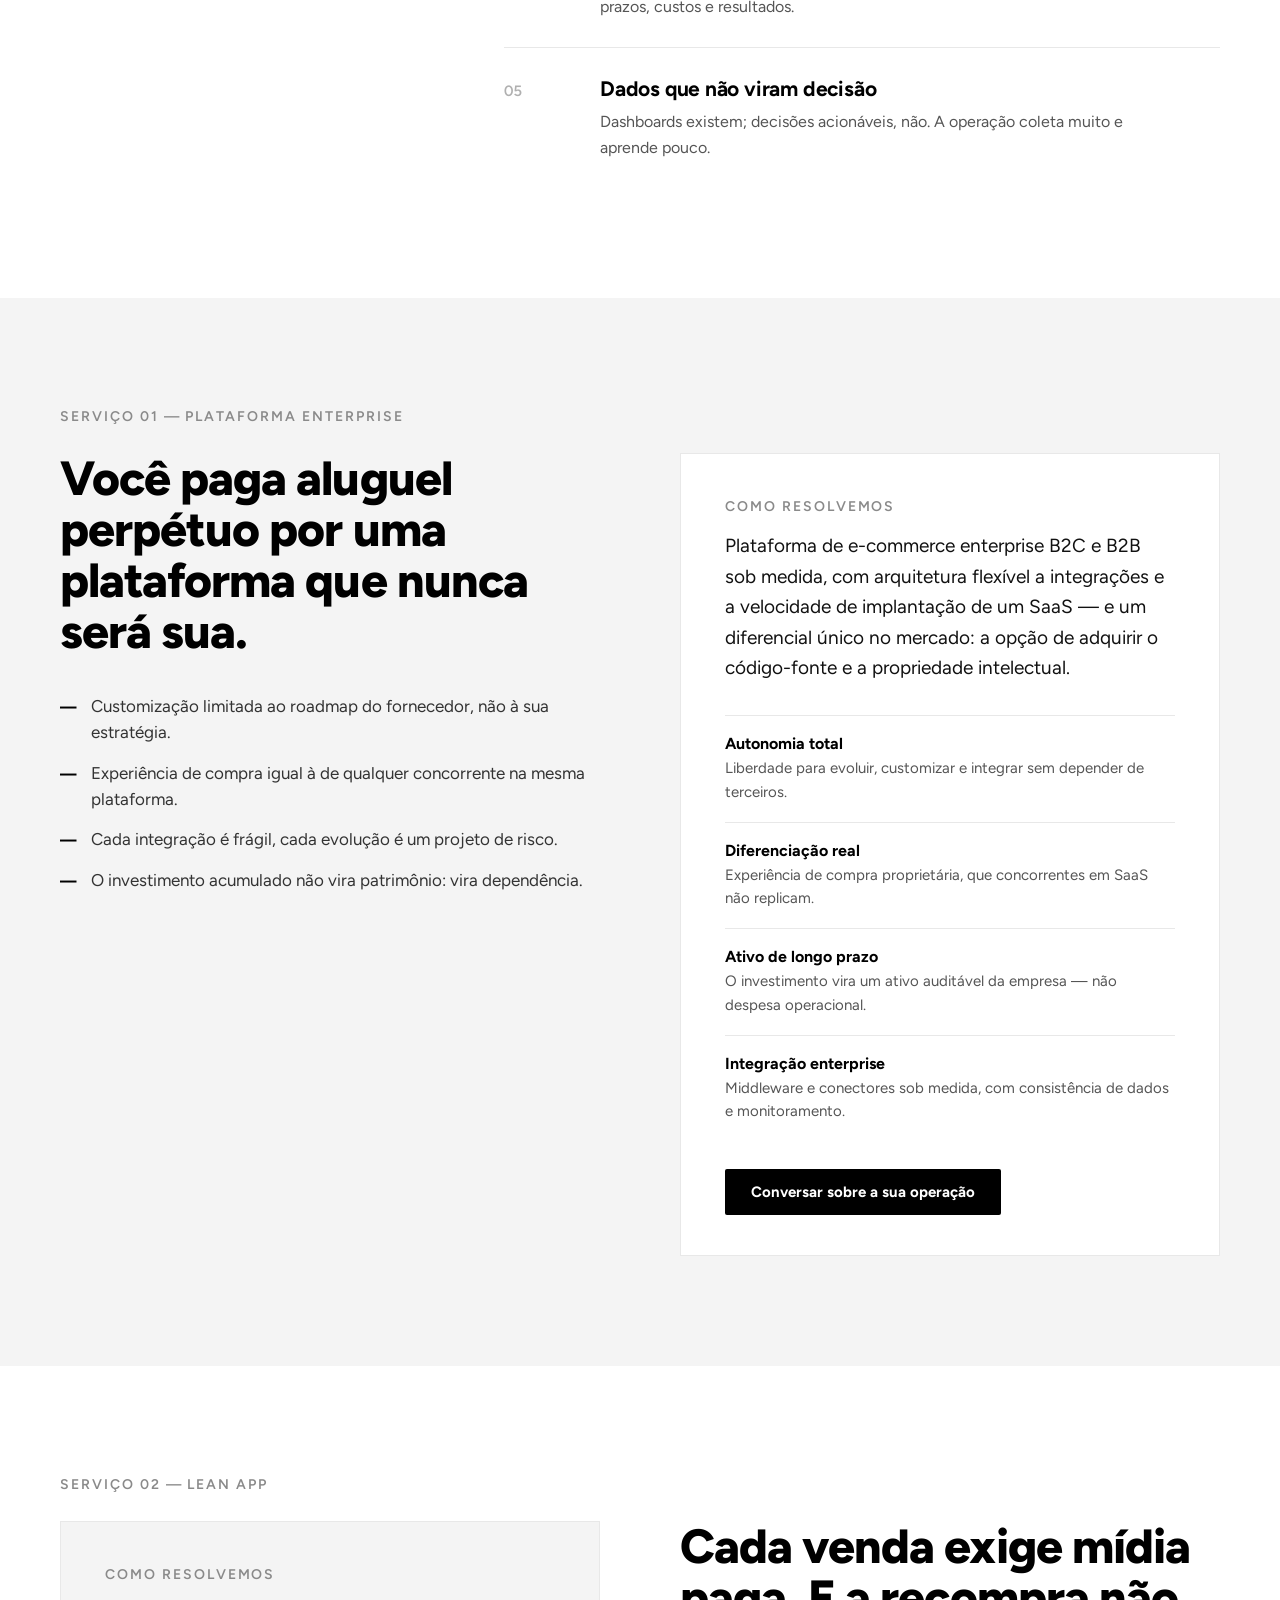
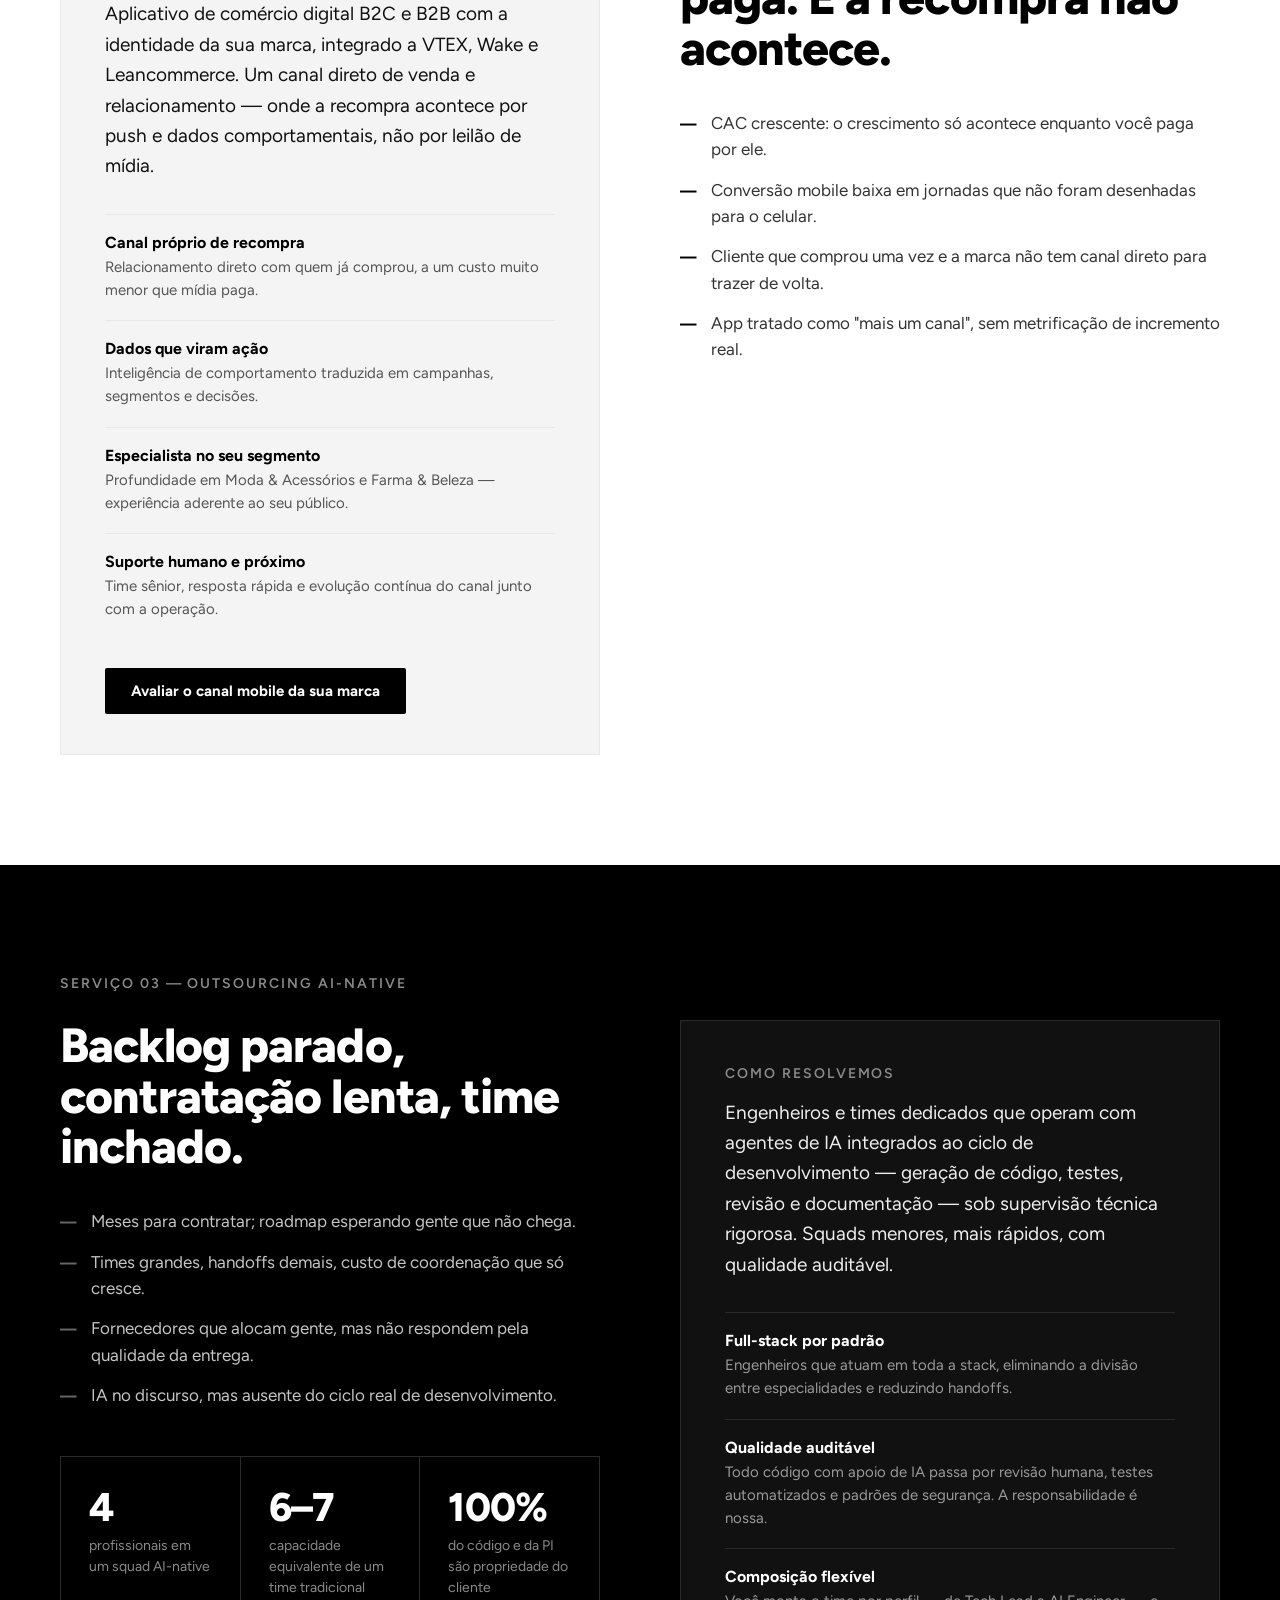
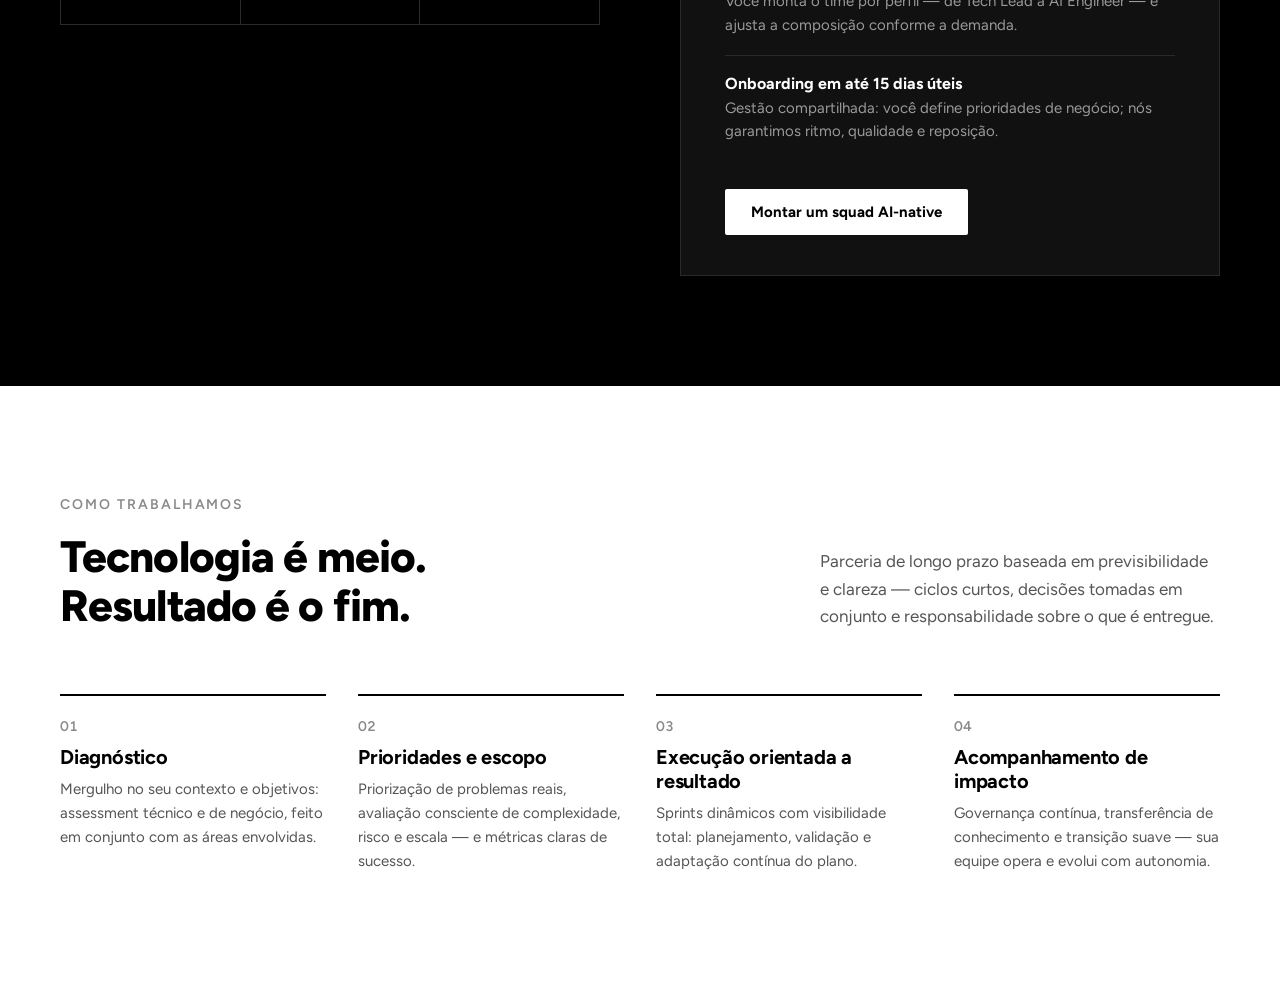
==== commit cbb45eac: "Add Como trabalhamos section" ====
--- a/index.html
+++ b/index.html
@@ -190,6 +190,40 @@
     </div>
   </div>
 </section>
+
+<section id="como" class="steps-section">
+  <div class="container">
+    <div class="steps-header">
+      <div>
+        <div class="section-eyebrow">Como trabalhamos</div>
+        <h2 class="section-title steps-title">Tecnologia é meio. Resultado é o fim.</h2>
+      </div>
+      <p class="steps-intro">Parceria de longo prazo baseada em previsibilidade e clareza — ciclos curtos, decisões tomadas em conjunto e responsabilidade sobre o que é entregue.</p>
+    </div>
+    <div class="steps-grid">
+      <div class="step-item">
+        <div class="step-num">01</div>
+        <div class="step-title">Diagnóstico</div>
+        <div class="step-text">Mergulho no seu contexto e objetivos: assessment técnico e de negócio, feito em conjunto com as áreas envolvidas.</div>
+      </div>
+      <div class="step-item">
+        <div class="step-num">02</div>
+        <div class="step-title">Prioridades e escopo</div>
+        <div class="step-text">Priorização de problemas reais, avaliação consciente de complexidade, risco e escala — e métricas claras de sucesso.</div>
+      </div>
+      <div class="step-item">
+        <div class="step-num">03</div>
+        <div class="step-title">Execução orientada a resultado</div>
+        <div class="step-text">Sprints dinâmicos com visibilidade total: planejamento, validação e adaptação contínua do plano.</div>
+      </div>
+      <div class="step-item">
+        <div class="step-num">04</div>
+        <div class="step-title">Acompanhamento de impacto</div>
+        <div class="step-text">Governança contínua, transferência de conhecimento e transição suave — sua equipe opera e evolui com autonomia.</div>
+      </div>
+    </div>
+  </div>
+</section>
 </main>
 <script src="js/main.js" defer></script>
 </body>
--- a/css/style.css
+++ b/css/style.css
@@ -154,3 +154,23 @@
   .stat-item{border-right:none;border-bottom:1px solid #2a2a2a}
   .stat-item:last-child{border-bottom:none}
 }
+
+.steps-section .container{padding-top:110px;padding-bottom:110px}
+.steps-header{display:flex;justify-content:space-between;align-items:flex-end;gap:40px}
+.steps-title{max-width:560px}
+.steps-intro{margin:0;font-size:17px;line-height:1.6;color:var(--c-text-body);max-width:400px}
+.steps-grid{display:grid;grid-template-columns:repeat(4,1fr);gap:32px;margin-top:64px}
+.step-item{border-top:2px solid var(--c-black);padding-top:22px}
+.step-num{font-size:14px;font-weight:600;color:var(--c-text-eyebrow);font-variant-numeric:tabular-nums}
+.step-title{font-size:20px;font-weight:700;margin-top:10px;letter-spacing:-0.01em}
+.step-text{font-size:15px;line-height:1.6;color:var(--c-text-body);margin-top:8px}
+
+@media (max-width:1099px){
+  .steps-section .container{padding-top:80px;padding-bottom:80px}
+  .steps-header{flex-direction:column;align-items:flex-start}
+  .steps-grid{grid-template-columns:repeat(2,1fr)}
+}
+@media (max-width:767px){
+  .steps-section .container{padding-top:56px;padding-bottom:56px}
+  .steps-grid{grid-template-columns:1fr;gap:24px;margin-top:40px}
+}
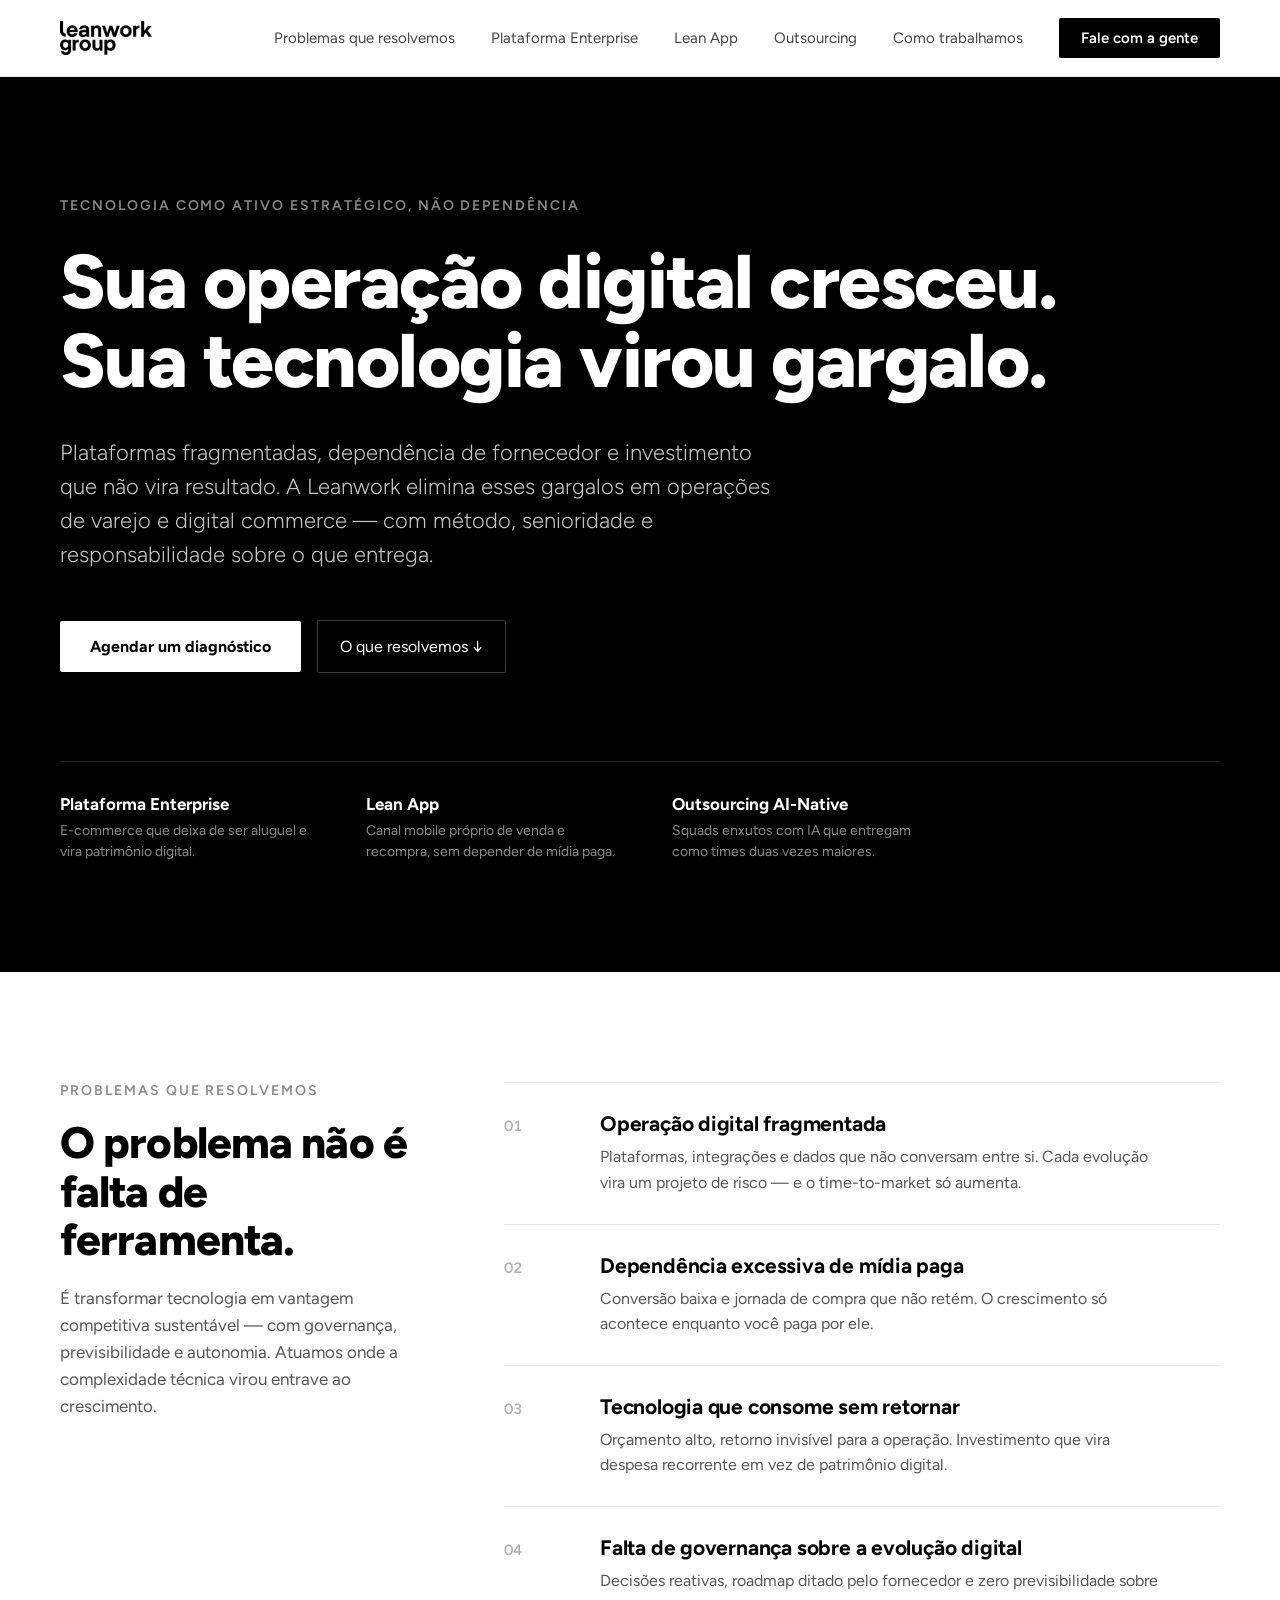
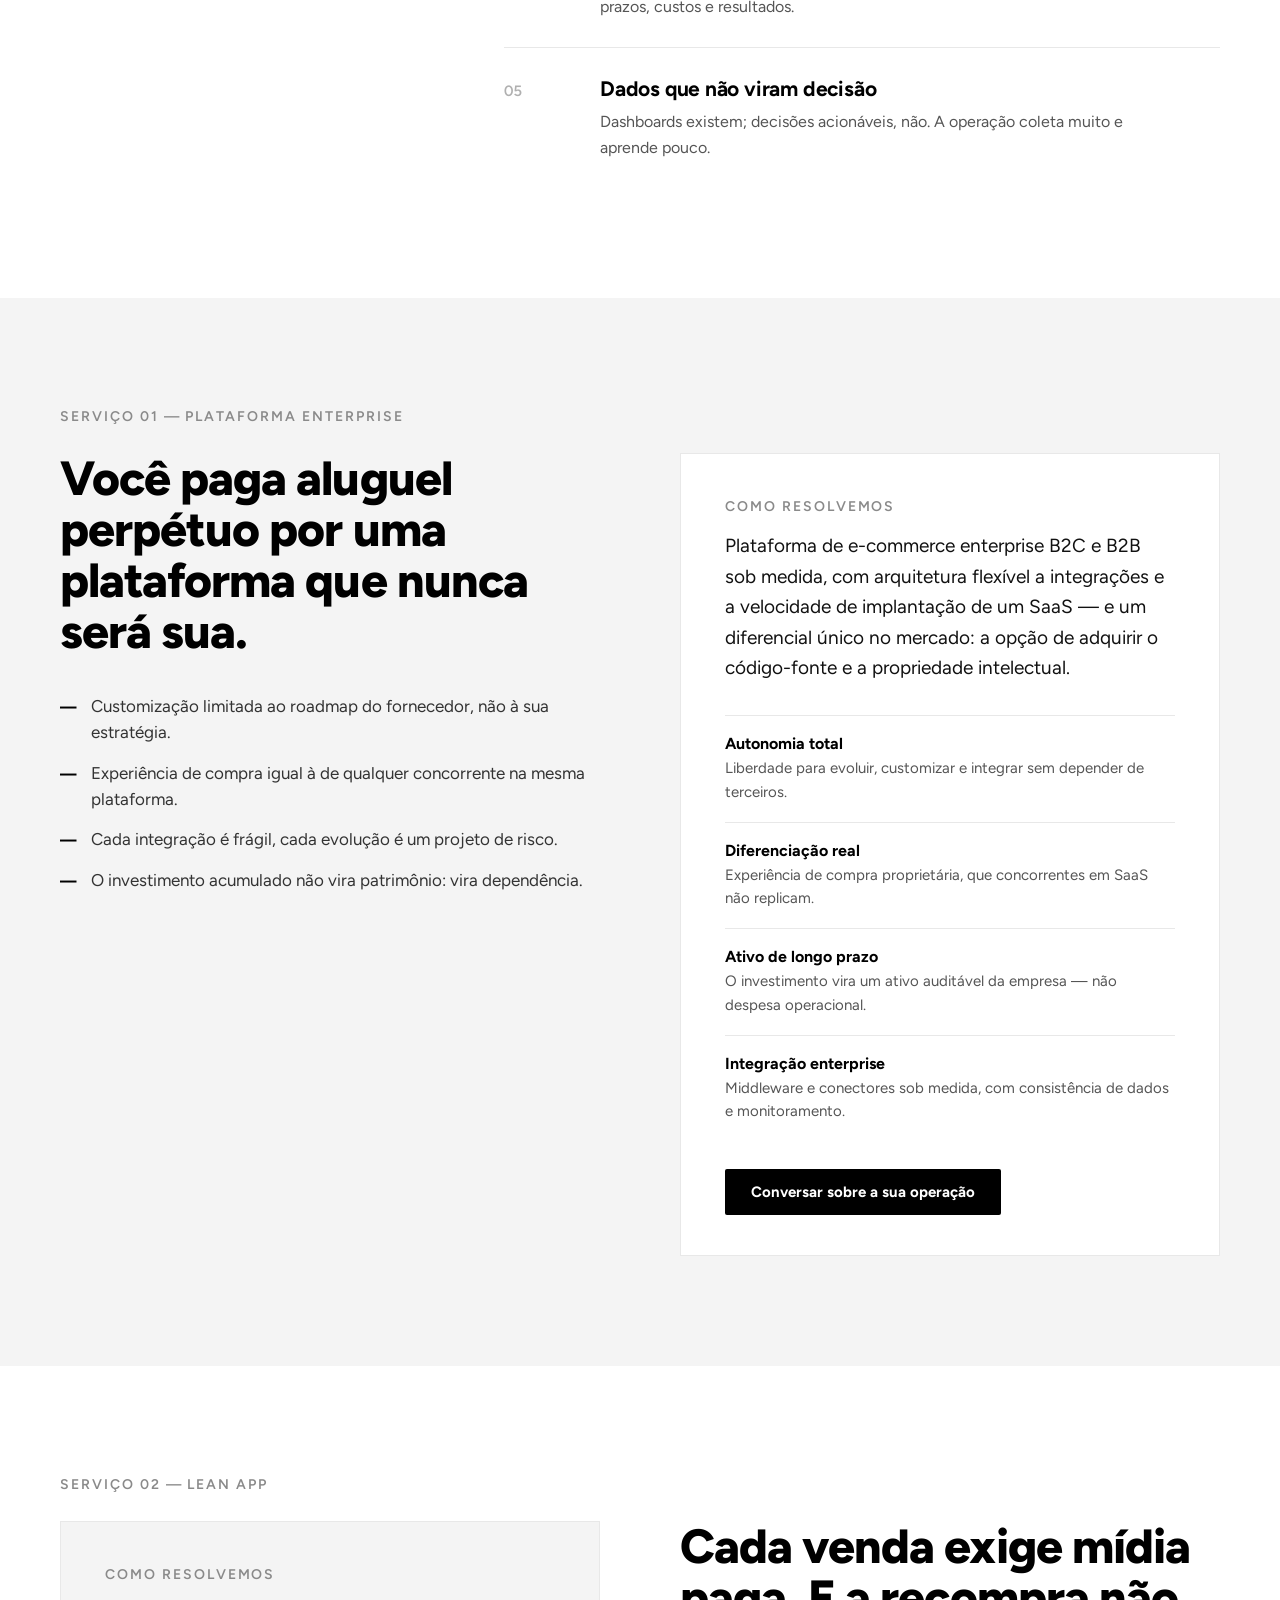
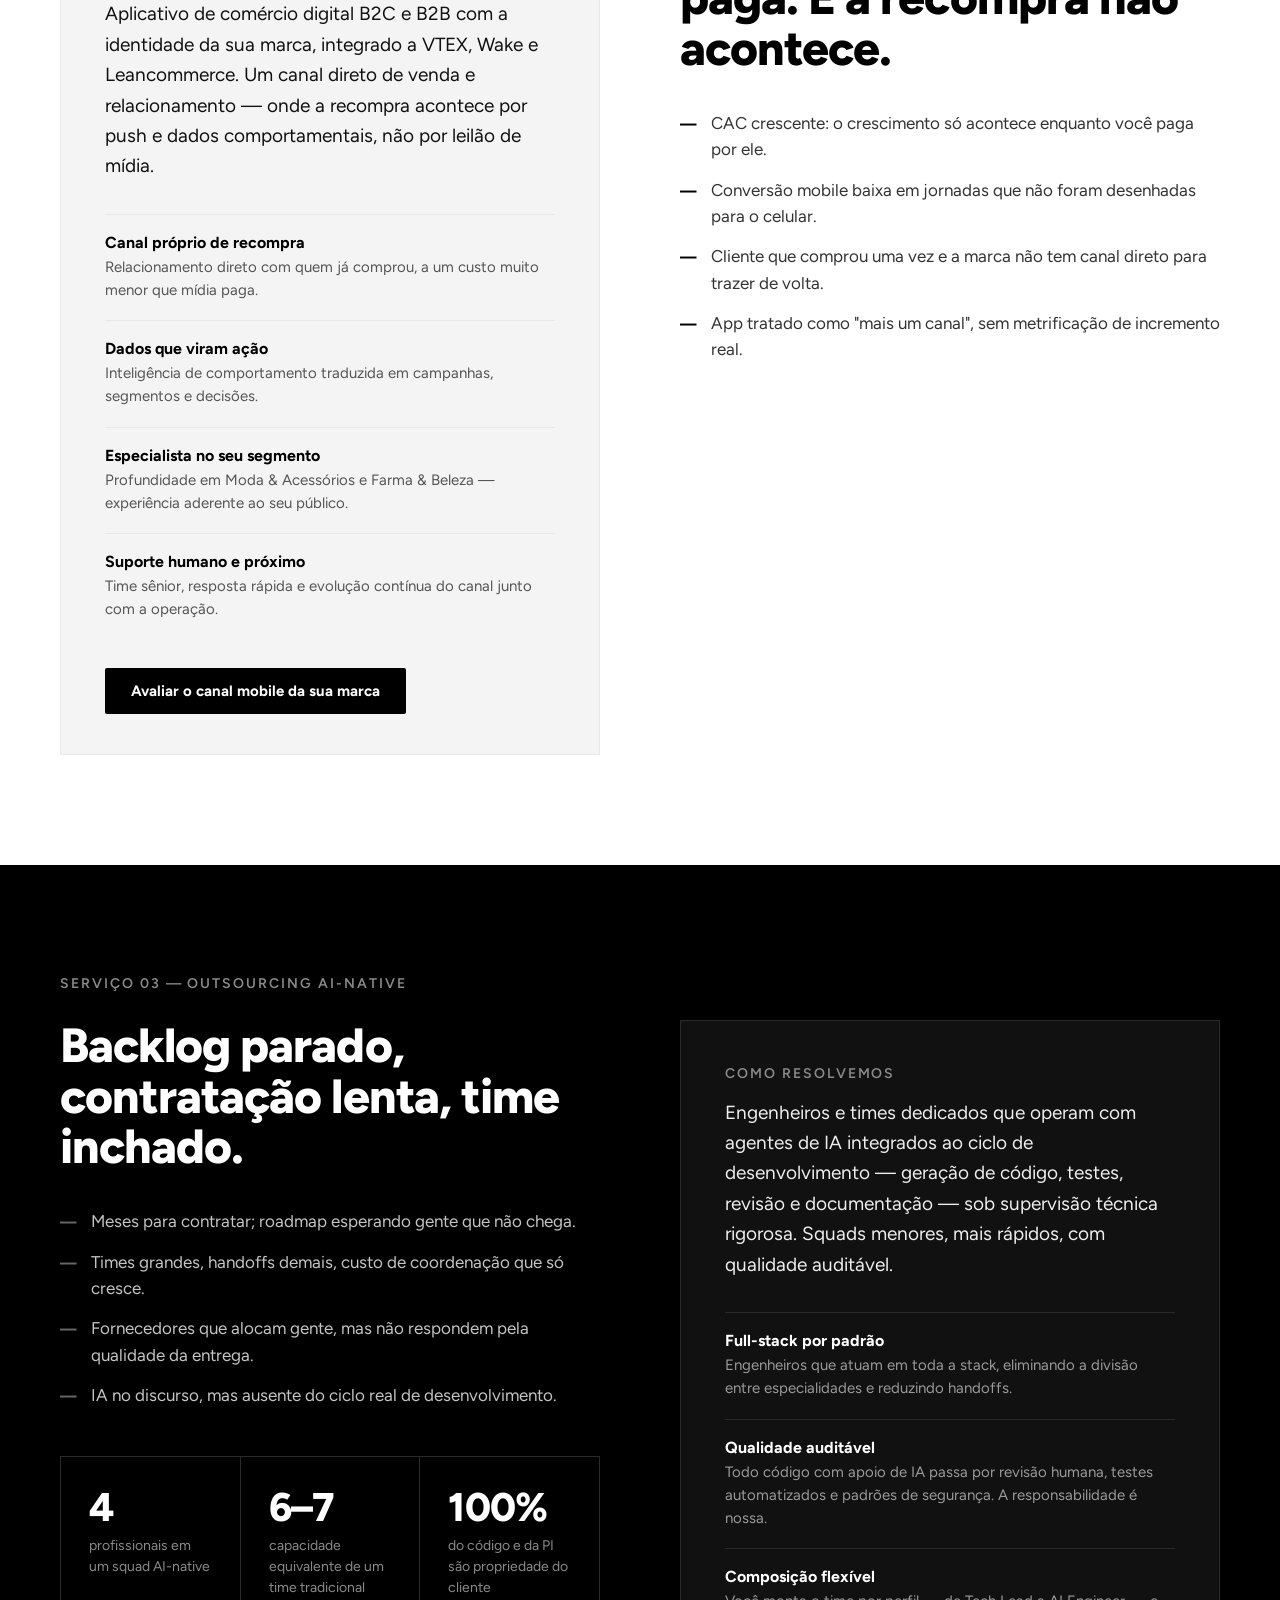
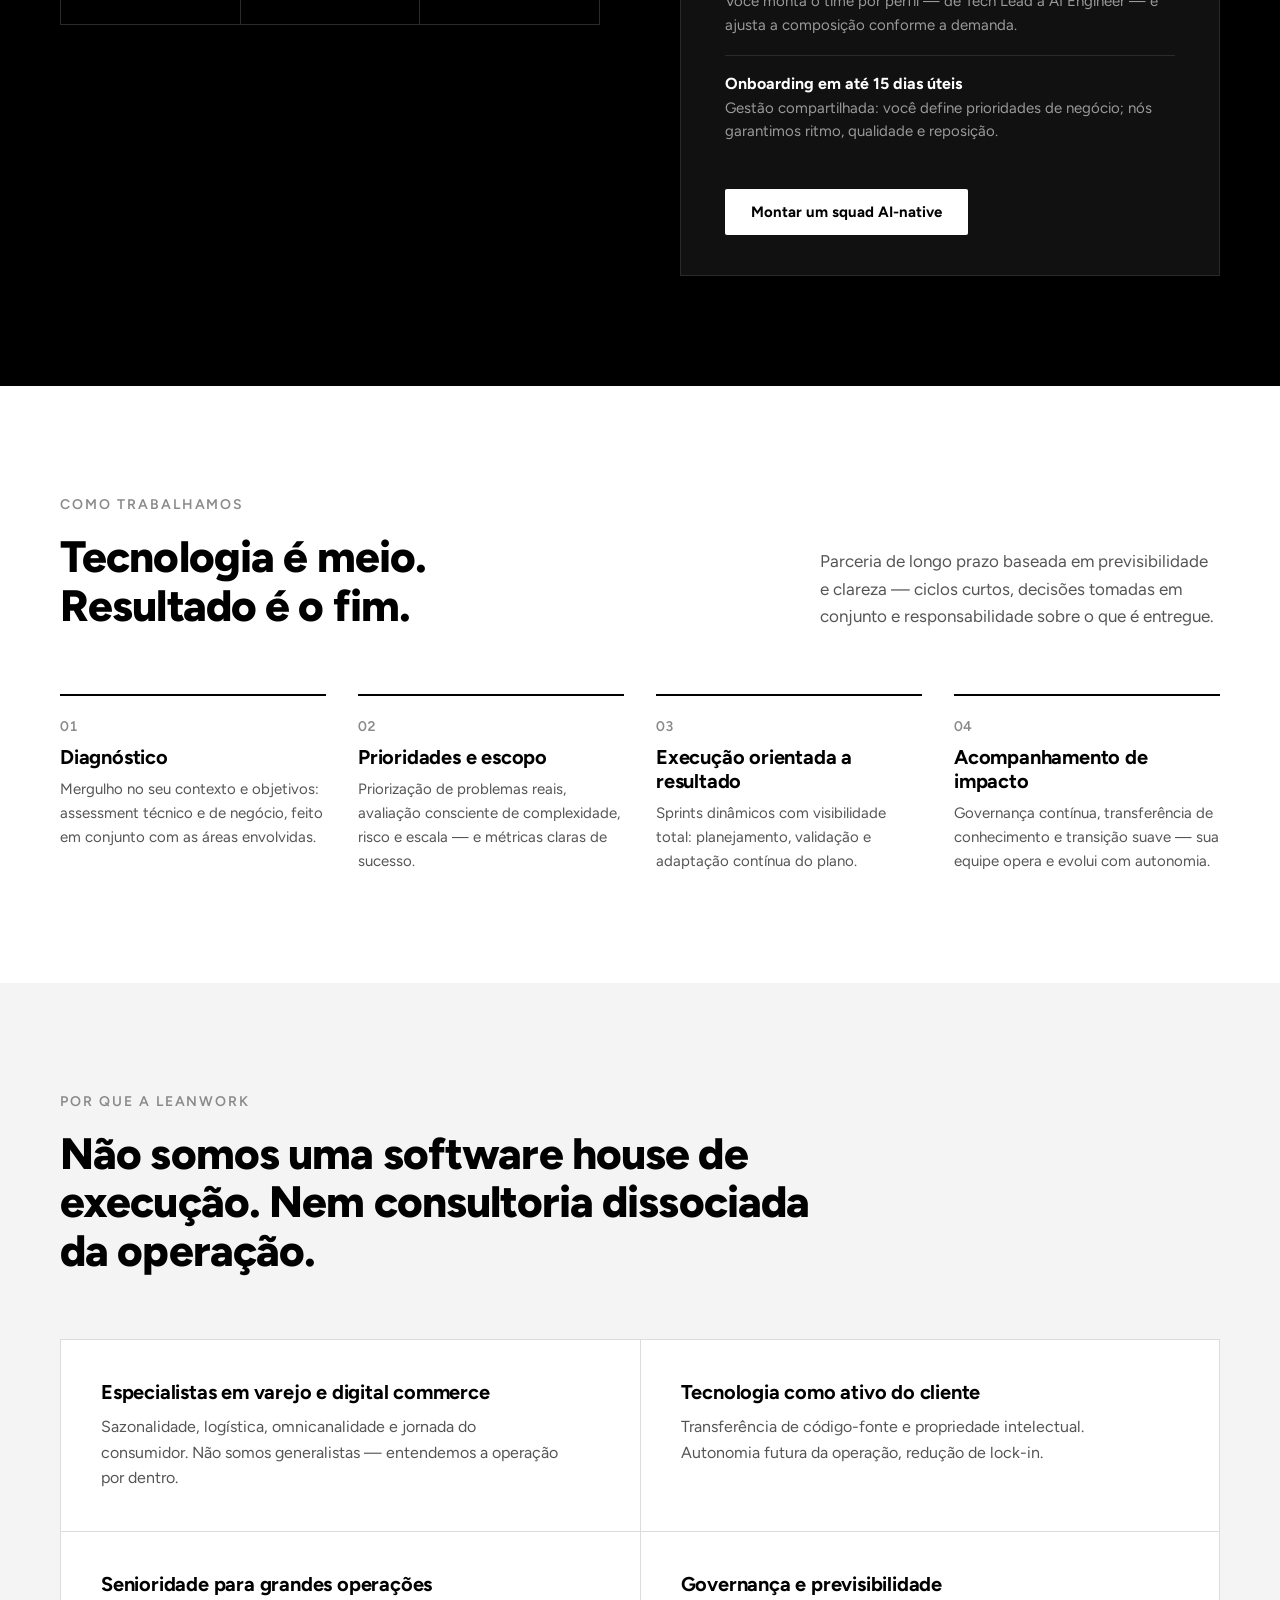
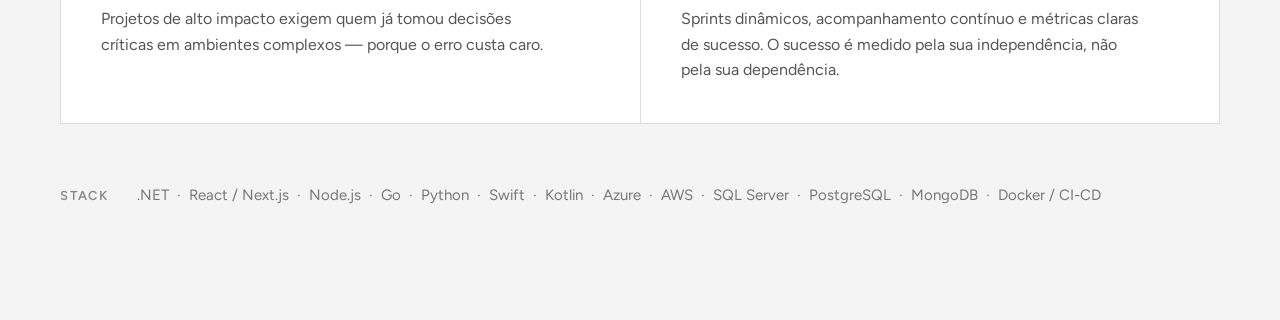
==== commit b6df1072: "Add Por que a Leanwork section with stack row" ====
--- a/index.html
+++ b/index.html
@@ -224,6 +224,23 @@
     </div>
   </div>
 </section>
+
+<section class="why-section">
+  <div class="container">
+    <div class="section-eyebrow">Por que a Leanwork</div>
+    <h2 class="section-title why-title">Não somos uma software house de execução. Nem consultoria dissociada da operação.</h2>
+    <div class="why-grid">
+      <div class="why-item"><div class="why-item-title">Especialistas em varejo e digital commerce</div><div class="why-item-text">Sazonalidade, logística, omnicanalidade e jornada do consumidor. Não somos generalistas — entendemos a operação por dentro.</div></div>
+      <div class="why-item"><div class="why-item-title">Tecnologia como ativo do cliente</div><div class="why-item-text">Transferência de código-fonte e propriedade intelectual. Autonomia futura da operação, redução de lock-in.</div></div>
+      <div class="why-item"><div class="why-item-title">Senioridade para grandes operações</div><div class="why-item-text">Projetos de alto impacto exigem quem já tomou decisões críticas em ambientes complexos — porque o erro custa caro.</div></div>
+      <div class="why-item"><div class="why-item-title">Governança e previsibilidade</div><div class="why-item-text">Sprints dinâmicos, acompanhamento contínuo e métricas claras de sucesso. O sucesso é medido pela sua independência, não pela sua dependência.</div></div>
+    </div>
+    <div class="stack-row">
+      <div class="stack-label">Stack</div>
+      <div class="stack-list">.NET&nbsp;&nbsp;·&nbsp;&nbsp;React / Next.js&nbsp;&nbsp;·&nbsp;&nbsp;Node.js&nbsp;&nbsp;·&nbsp;&nbsp;Go&nbsp;&nbsp;·&nbsp;&nbsp;Python&nbsp;&nbsp;·&nbsp;&nbsp;Swift&nbsp;&nbsp;·&nbsp;&nbsp;Kotlin&nbsp;&nbsp;·&nbsp;&nbsp;Azure&nbsp;&nbsp;·&nbsp;&nbsp;AWS&nbsp;&nbsp;·&nbsp;&nbsp;SQL Server&nbsp;&nbsp;·&nbsp;&nbsp;PostgreSQL&nbsp;&nbsp;·&nbsp;&nbsp;MongoDB&nbsp;&nbsp;·&nbsp;&nbsp;Docker / CI-CD</div>
+    </div>
+  </div>
+</section>
 </main>
 <script src="js/main.js" defer></script>
 </body>
--- a/css/style.css
+++ b/css/style.css
@@ -168,9 +168,29 @@
 @media (max-width:1099px){
   .steps-section .container{padding-top:80px;padding-bottom:80px}
   .steps-header{flex-direction:column;align-items:flex-start}
-  .steps-grid{grid-template-columns:repeat(2,1fr)}
+  .steps-grid{grid-template-columns:1fr;gap:24px}
 }
 @media (max-width:767px){
   .steps-section .container{padding-top:56px;padding-bottom:56px}
   .steps-grid{grid-template-columns:1fr;gap:24px;margin-top:40px}
 }
+
+.why-section{background:var(--c-bg-light)}
+.why-section .container{padding-top:110px;padding-bottom:110px}
+.why-title{max-width:760px;margin-top:20px}
+.why-grid{display:grid;grid-template-columns:repeat(2,1fr);gap:1px;background:#dcdcdc;border:1px solid #dcdcdc;margin-top:64px}
+.why-item{background:var(--c-white);padding:40px}
+.why-item-title{font-size:20px;font-weight:700;letter-spacing:-0.01em}
+.why-item-text{font-size:16px;line-height:1.6;color:var(--c-text-body);margin-top:10px;max-width:460px}
+.stack-row{margin-top:56px;display:flex;align-items:baseline;gap:28px;flex-wrap:wrap}
+.stack-label{font-size:13px;font-weight:600;letter-spacing:0.14em;text-transform:uppercase;color:var(--c-text-eyebrow)}
+.stack-list{font-size:15px;color:#777777;line-height:2;font-weight:400}
+
+@media (max-width:1099px){
+  .why-section .container{padding-top:80px;padding-bottom:80px}
+}
+@media (max-width:767px){
+  .why-section .container{padding-top:56px;padding-bottom:56px}
+  .why-grid{grid-template-columns:1fr}
+  .why-item{padding:28px}
+}
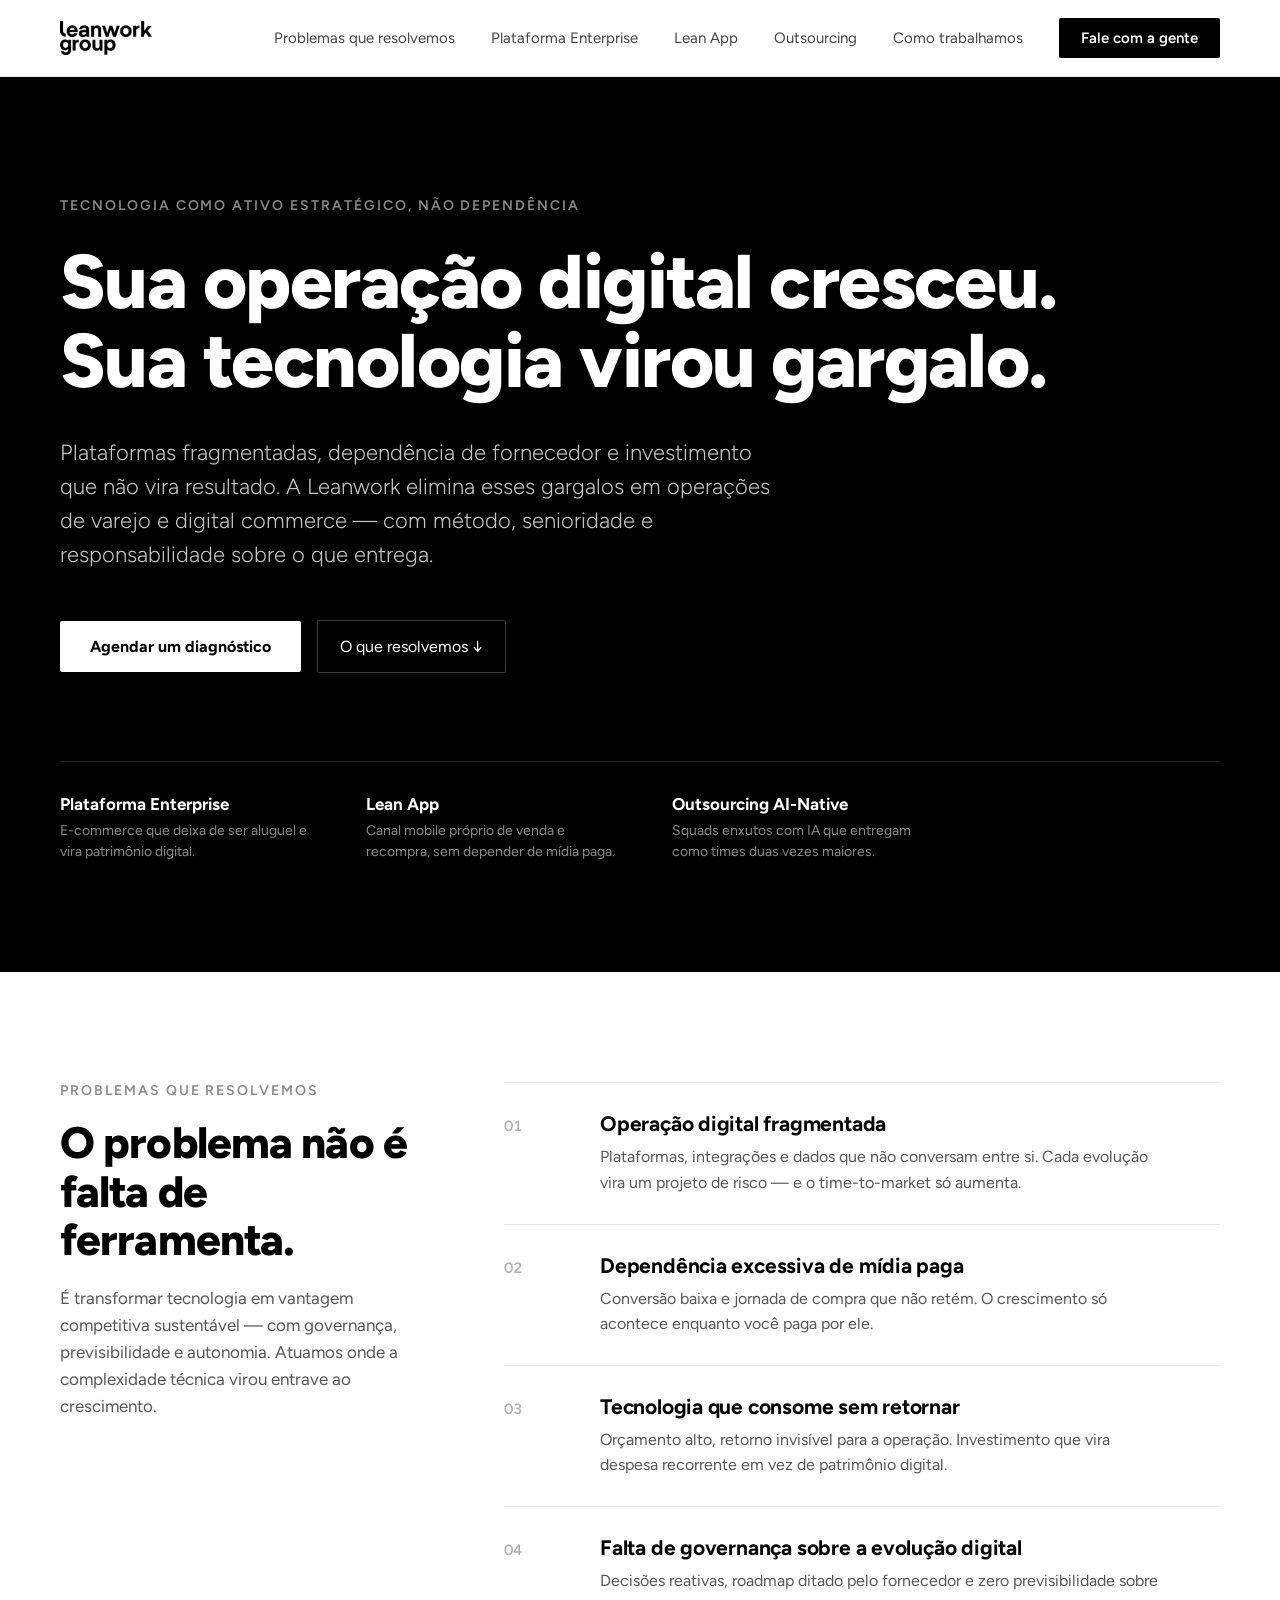
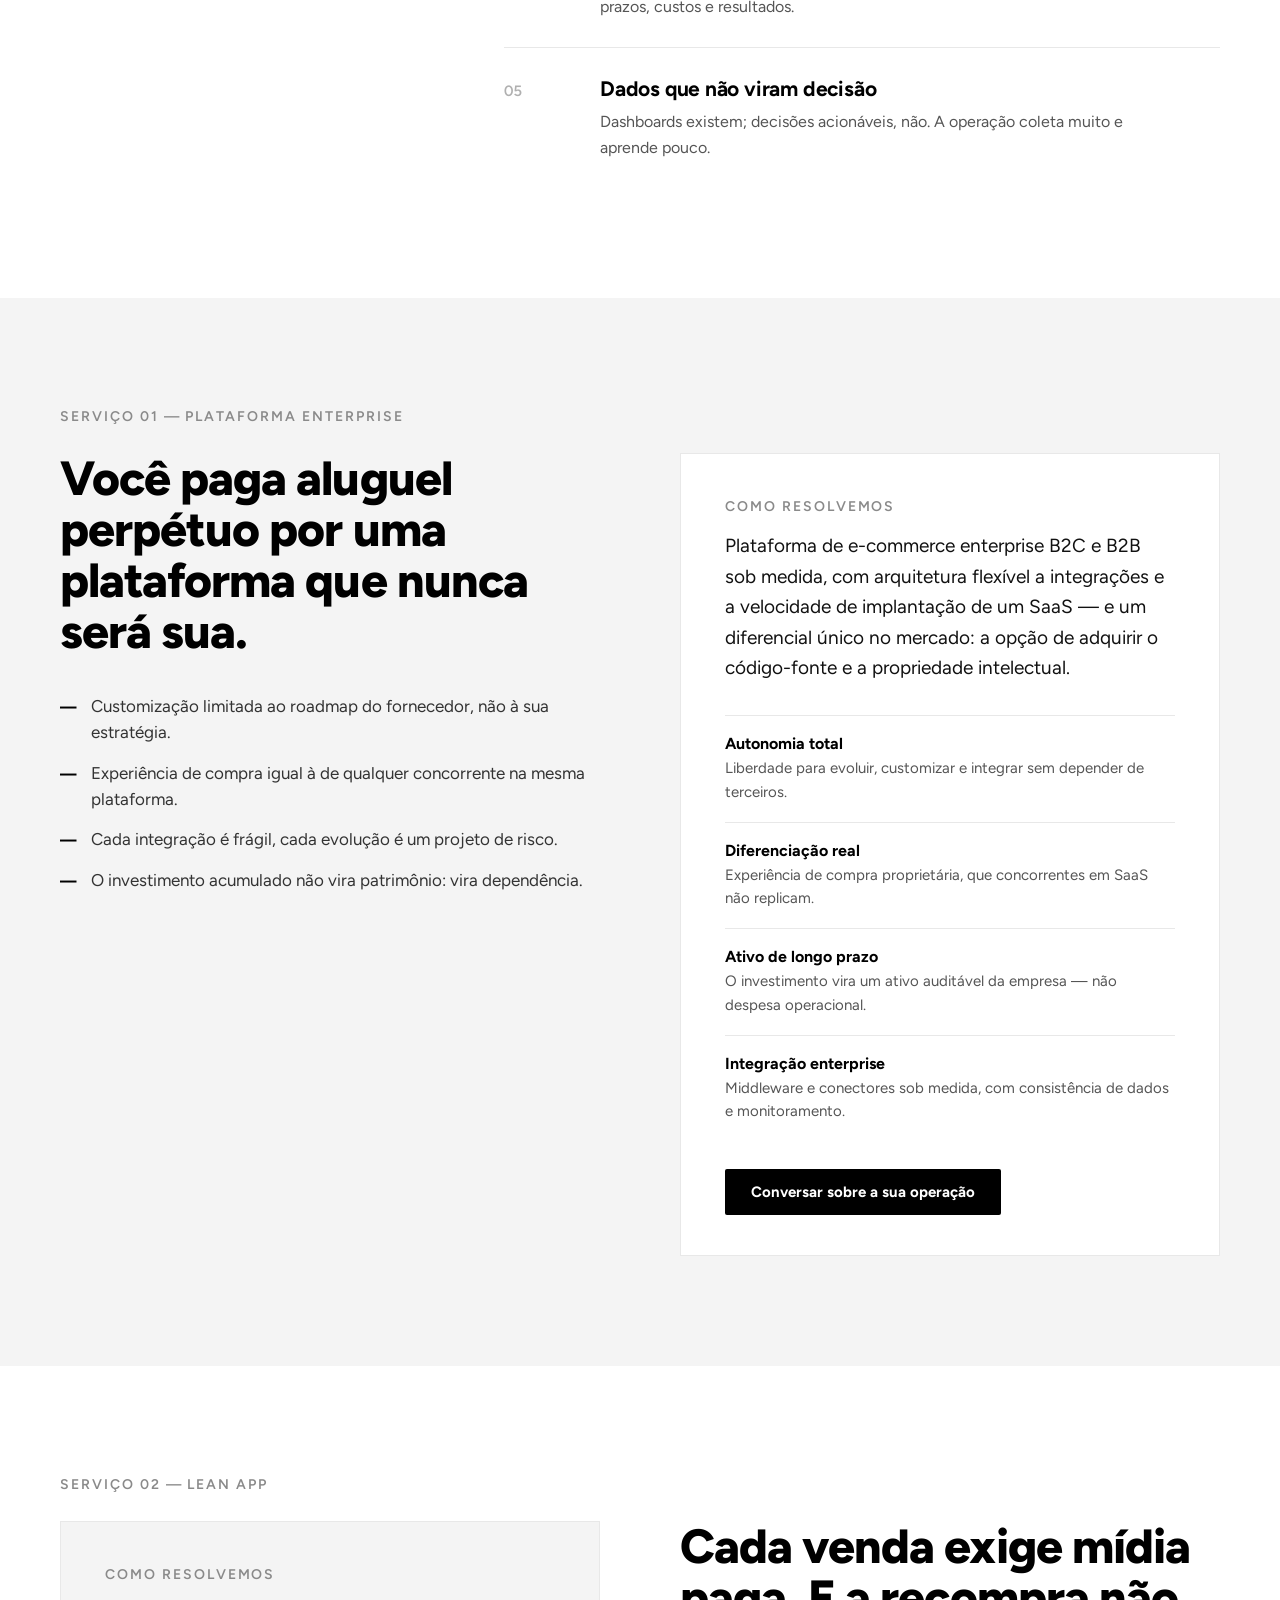
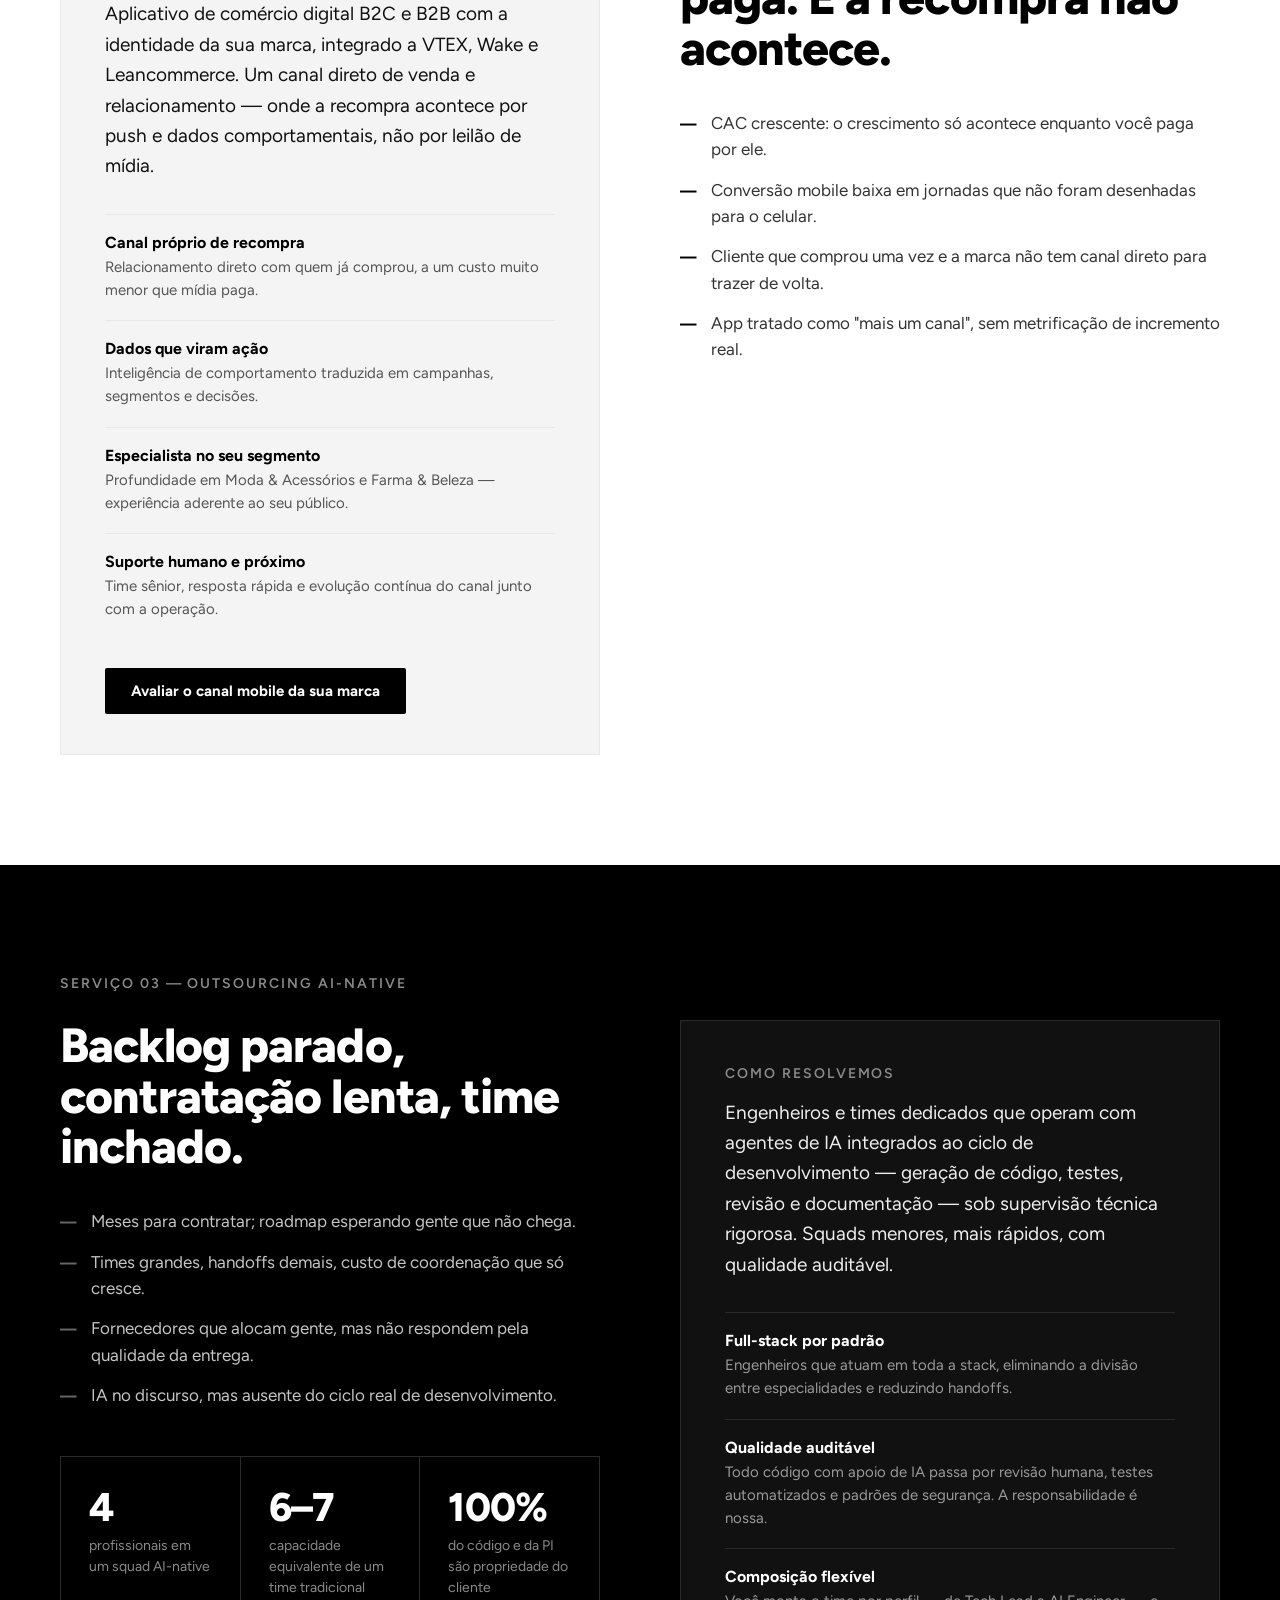
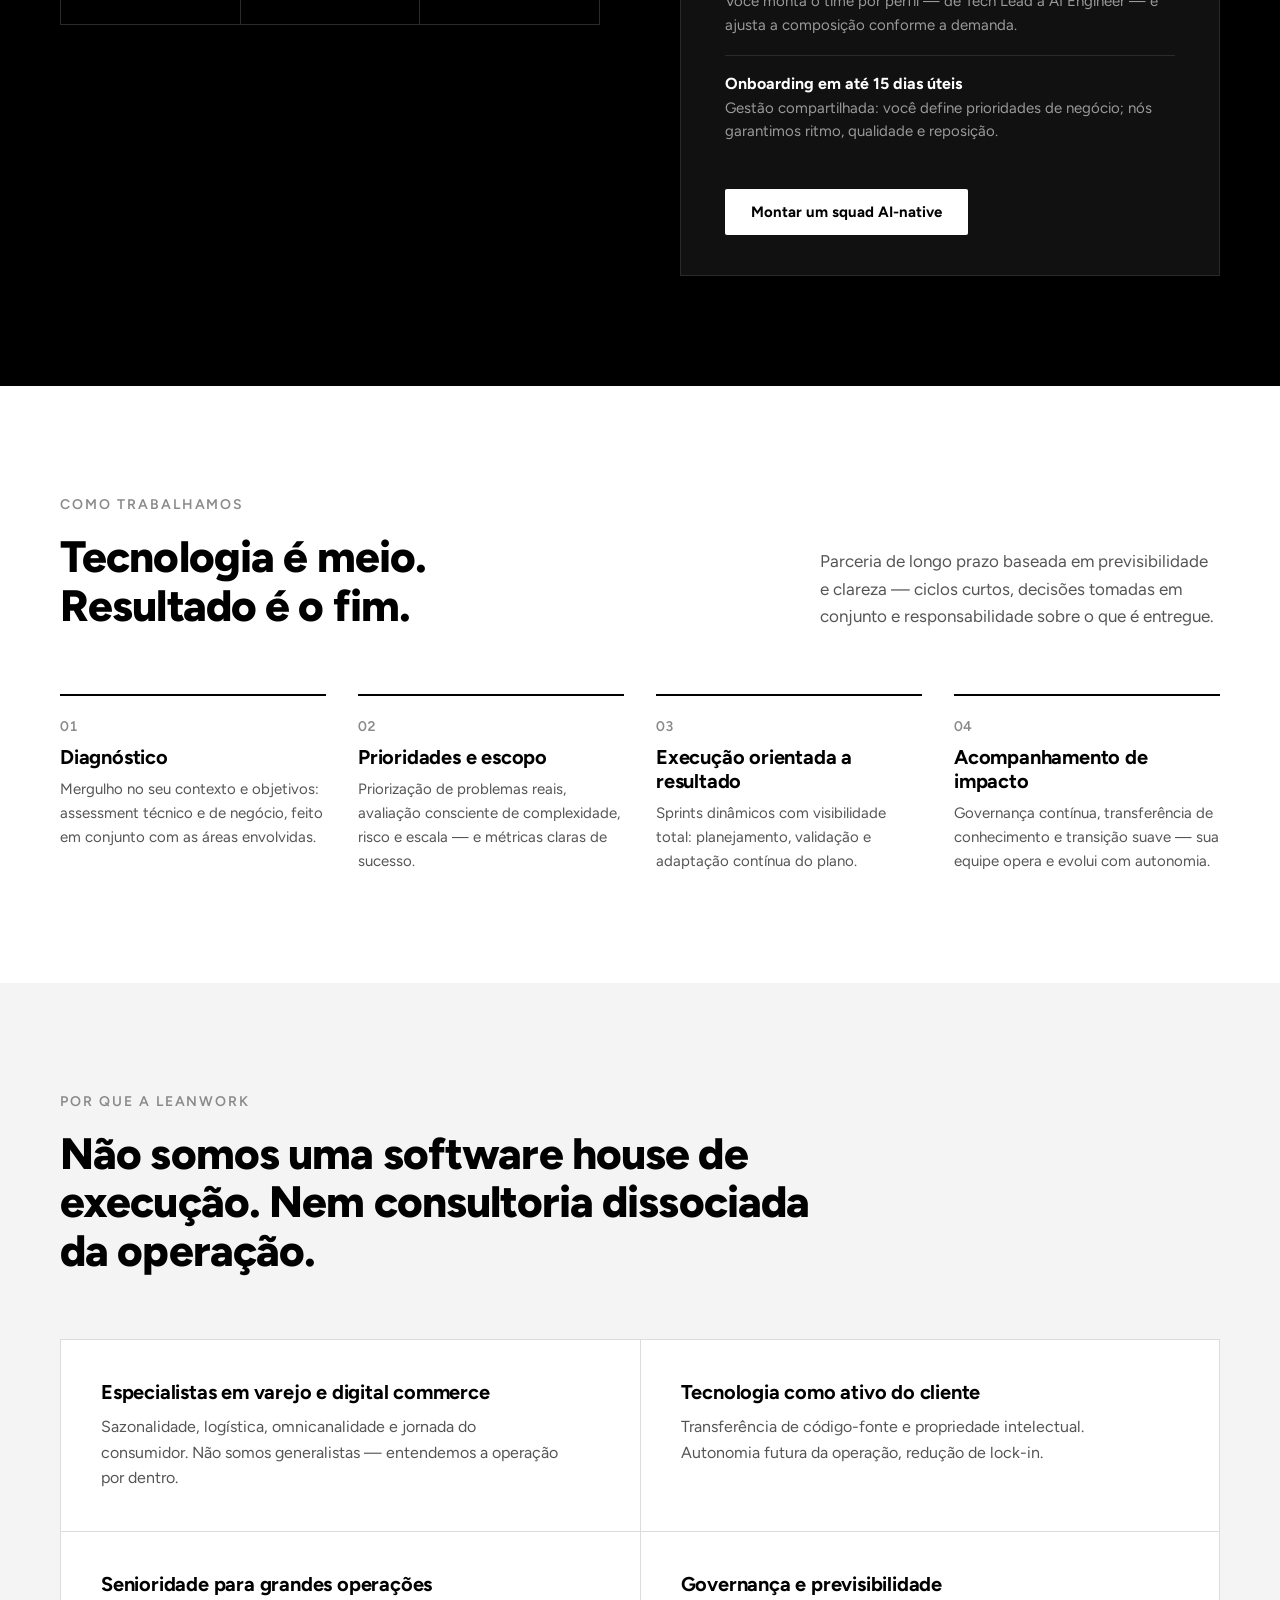
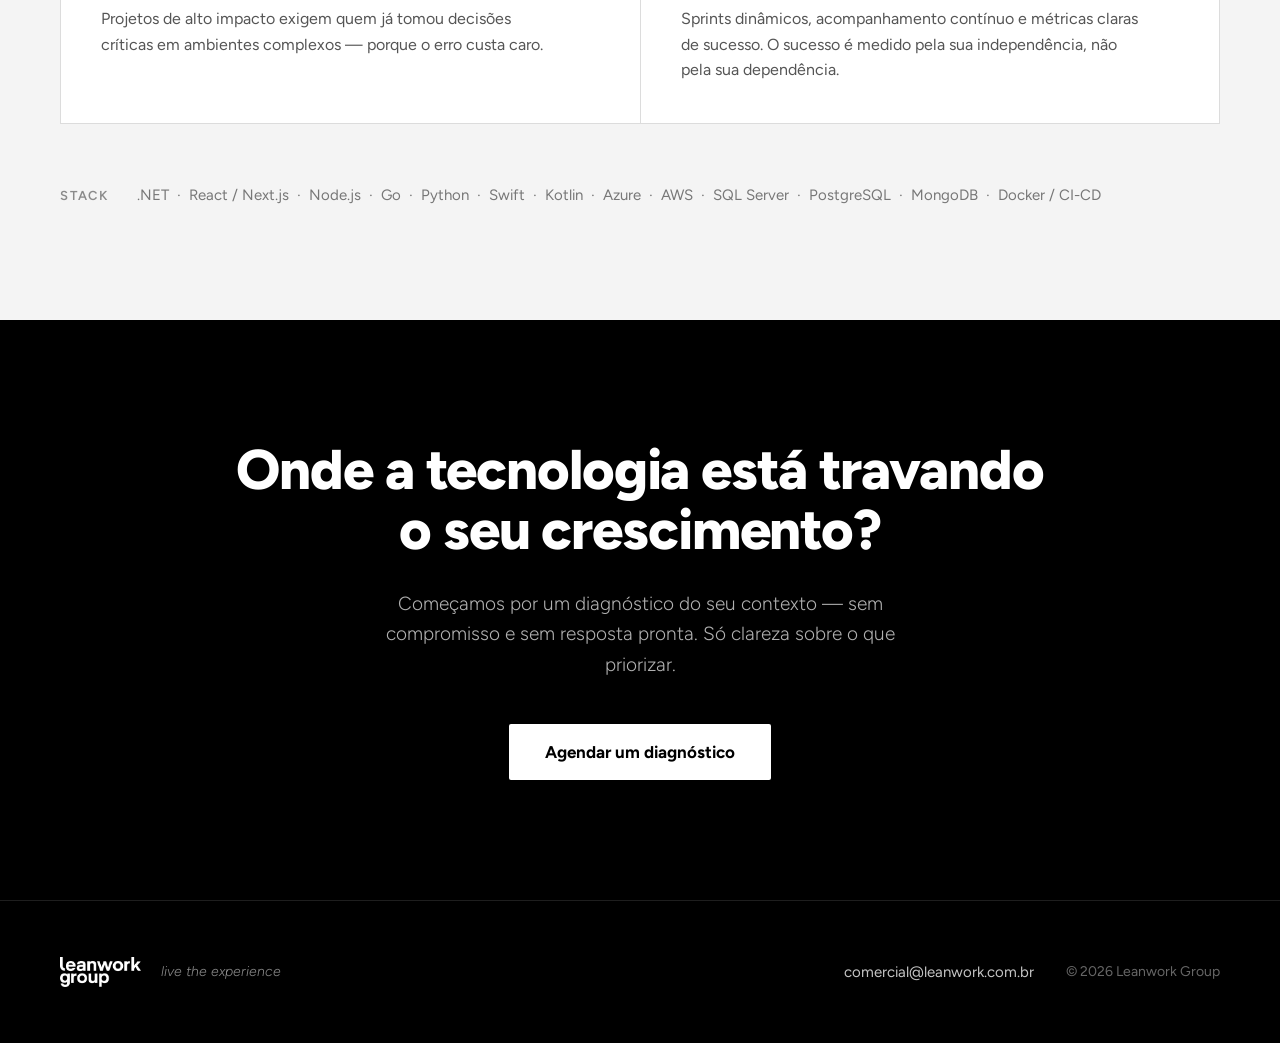
==== commit 24913e37: "Add CTA final and footer" ====
--- a/index.html
+++ b/index.html
@@ -241,7 +241,28 @@
     </div>
   </div>
 </section>
+
+<section class="cta-final">
+  <div class="container">
+    <h2 class="cta-final-title">Onde a tecnologia está travando o seu crescimento?</h2>
+    <p class="cta-final-text">Começamos por um diagnóstico do seu contexto — sem compromisso e sem resposta pronta. Só clareza sobre o que priorizar.</p>
+    <a href="mailto:comercial@leanwork.com.br?subject=Diagn%C3%B3stico%20Leanwork" class="btn btn--light cta-final-btn">Agendar um diagnóstico</a>
+  </div>
+</section>
 </main>
+
+<footer class="site-footer">
+  <div class="container footer-inner">
+    <div class="footer-brand">
+      <img src="assets/logo.png" alt="Leanwork Group" class="footer-logo">
+      <span class="footer-tagline">live the experience</span>
+    </div>
+    <div class="footer-meta">
+      <a href="mailto:comercial@leanwork.com.br?subject=Diagn%C3%B3stico%20Leanwork" class="footer-email">comercial@leanwork.com.br</a>
+      <span class="footer-copyright">© 2026 Leanwork Group</span>
+    </div>
+  </div>
+</footer>
 <script src="js/main.js" defer></script>
 </body>
 </html>
--- a/css/style.css
+++ b/css/style.css
@@ -188,9 +188,32 @@
 
 @media (max-width:1099px){
   .why-section .container{padding-top:80px;padding-bottom:80px}
+  .why-grid{grid-template-columns:1fr}
 }
 @media (max-width:767px){
   .why-section .container{padding-top:56px;padding-bottom:56px}
   .why-grid{grid-template-columns:1fr}
   .why-item{padding:28px}
 }
+
+.cta-final{background:var(--c-black);color:var(--c-white)}
+.cta-final .container{padding-top:120px;padding-bottom:120px;text-align:center}
+.cta-final-title{margin:0 auto;font-size:56px;line-height:1.08;font-weight:800;letter-spacing:-0.02em;max-width:820px}
+.cta-final-text{margin:28px auto 0 auto;font-size:19px;line-height:1.6;font-weight:300;color:#b0b0b0;max-width:560px}
+.cta-final-btn{display:inline-block;margin-top:44px;font-size:17px;padding:18px 36px}
+
+.site-footer{background:var(--c-black);color:var(--c-white);border-top:1px solid #1e1e1e}
+.footer-inner{padding-top:56px;padding-bottom:56px;display:flex;justify-content:space-between;align-items:center;gap:40px;flex-wrap:wrap}
+.footer-brand{display:flex;align-items:center;gap:20px}
+.footer-logo{height:30px;filter:invert(1)}
+.footer-tagline{font-size:14px;color:var(--c-text-eyebrow);font-weight:300;font-style:italic}
+.footer-meta{display:flex;align-items:center;gap:32px}
+.footer-email{font-size:15px;color:#c4c4c4}
+.footer-email:hover{color:var(--c-white)}
+.footer-copyright{font-size:14px;color:#666666}
+
+@media (max-width:767px){
+  .cta-final .container{padding-top:72px;padding-bottom:72px}
+  .cta-final-title{font-size:34px}
+  .footer-inner{flex-direction:column;align-items:flex-start;gap:24px}
+}
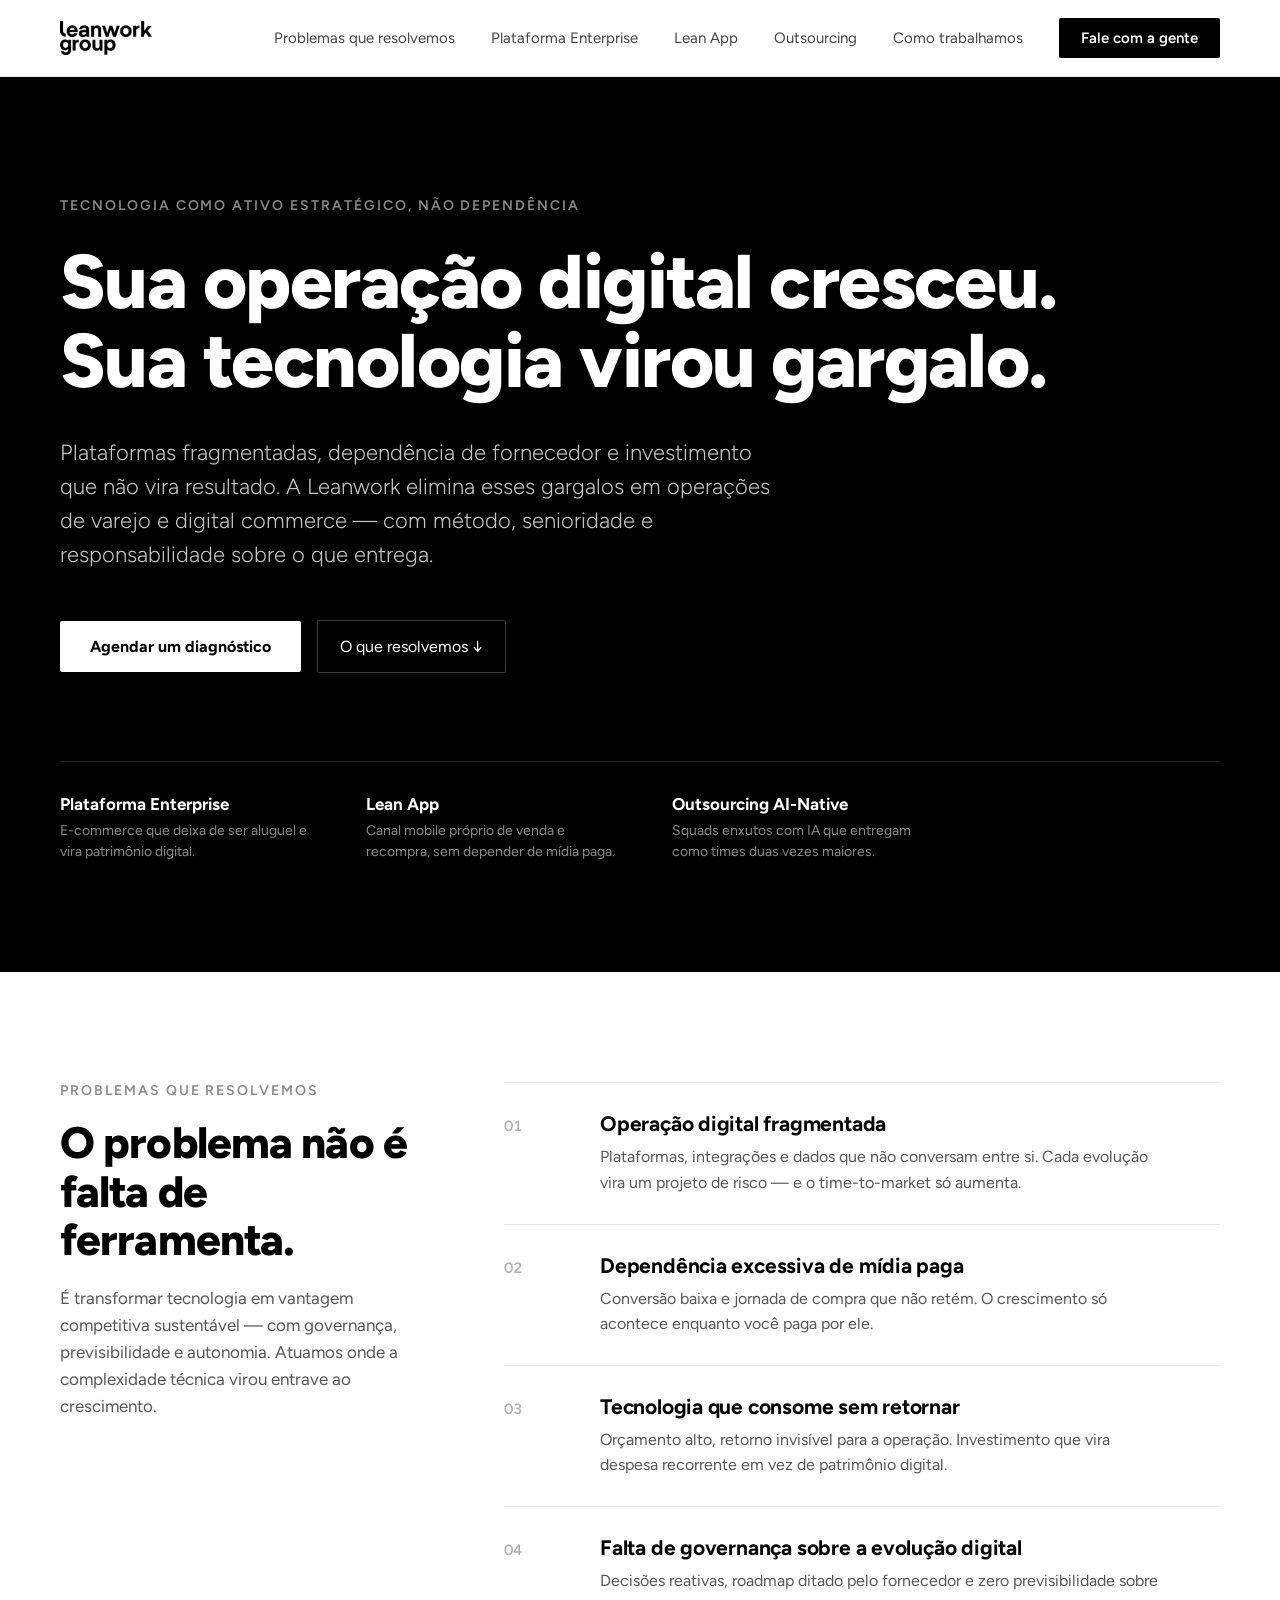
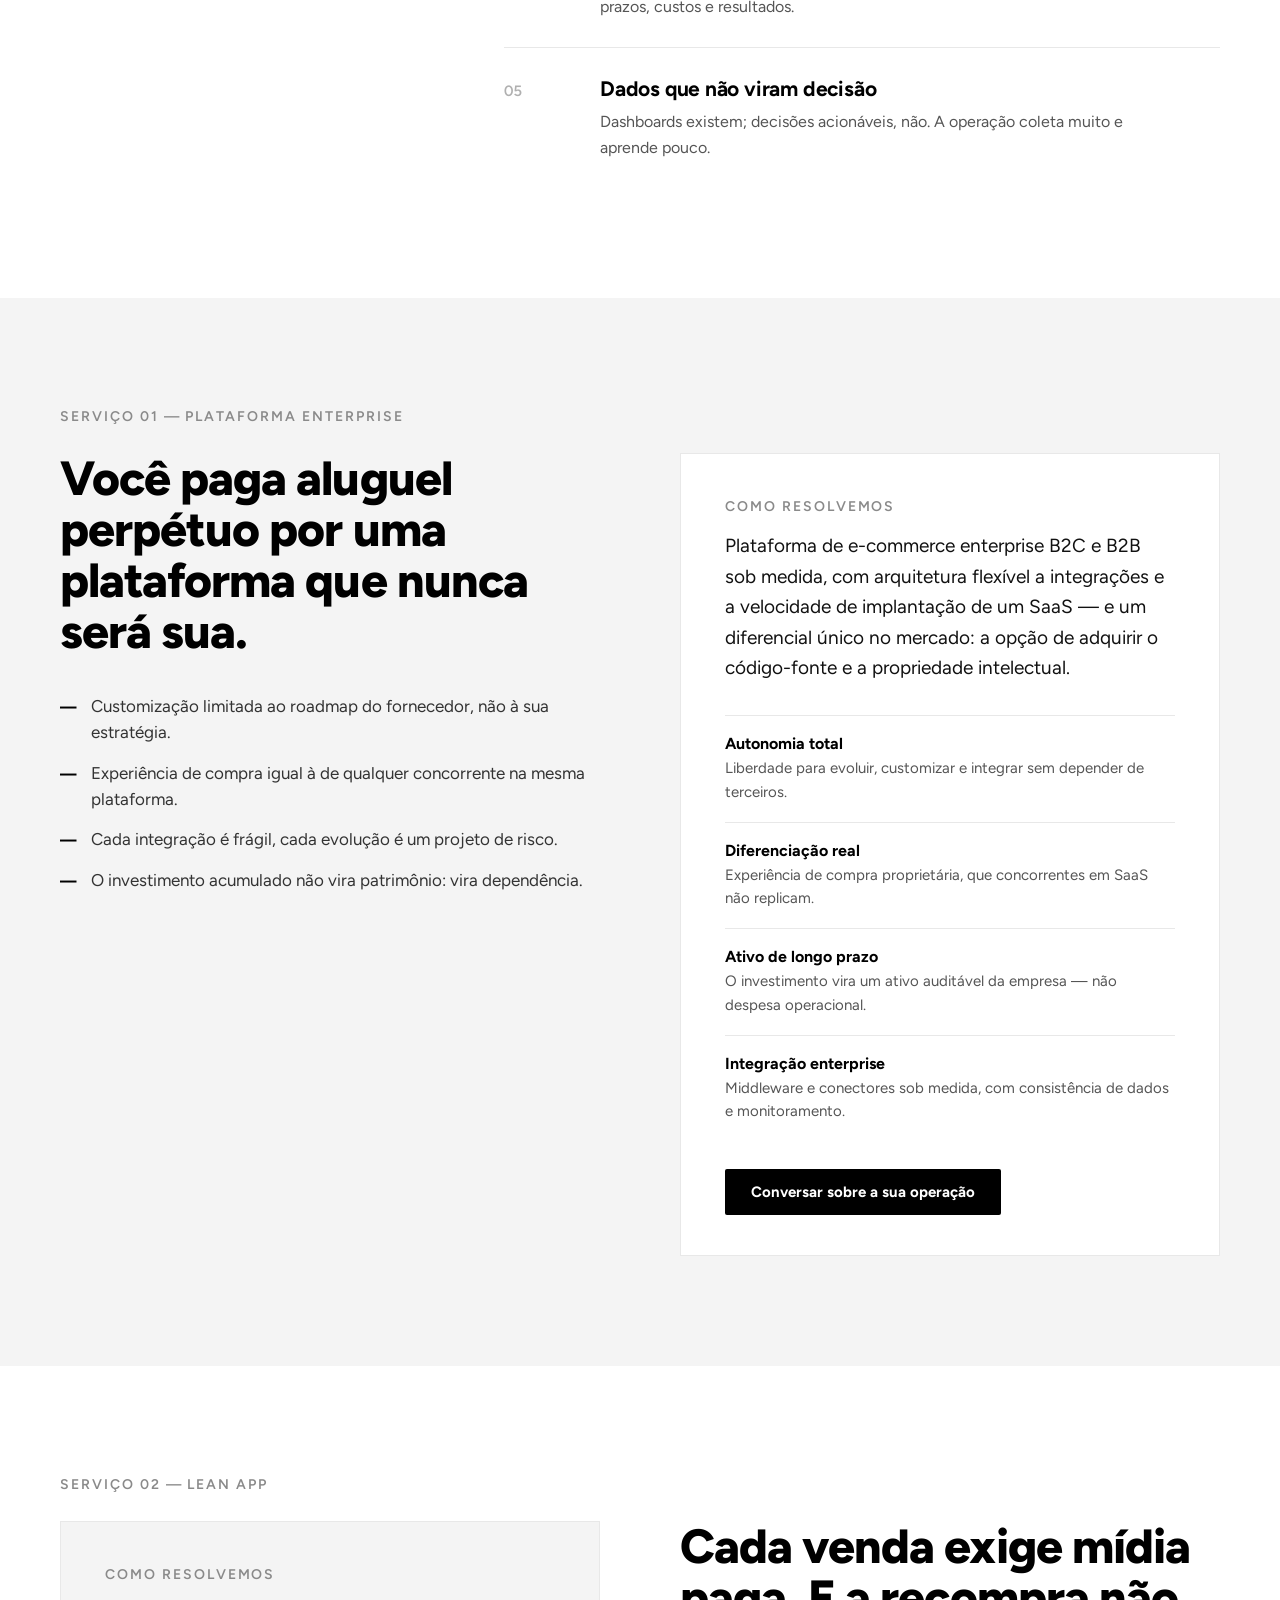
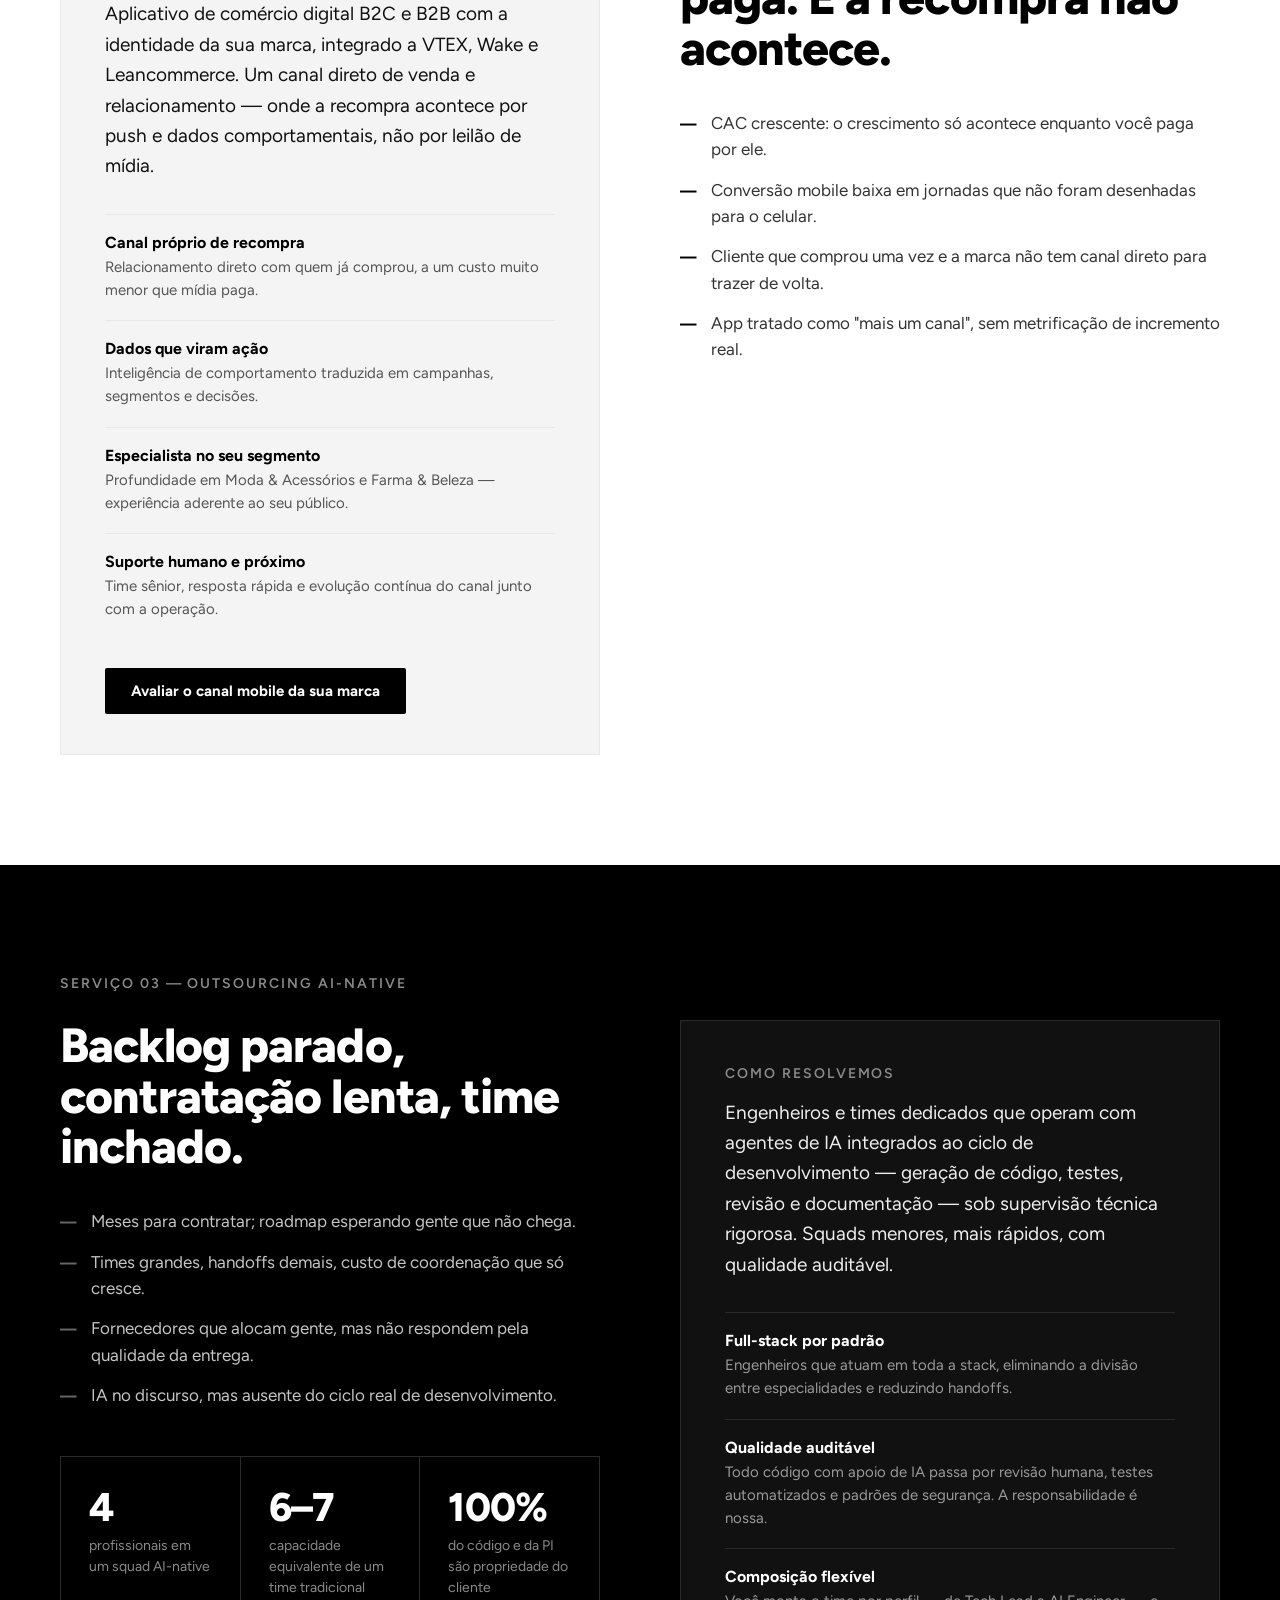
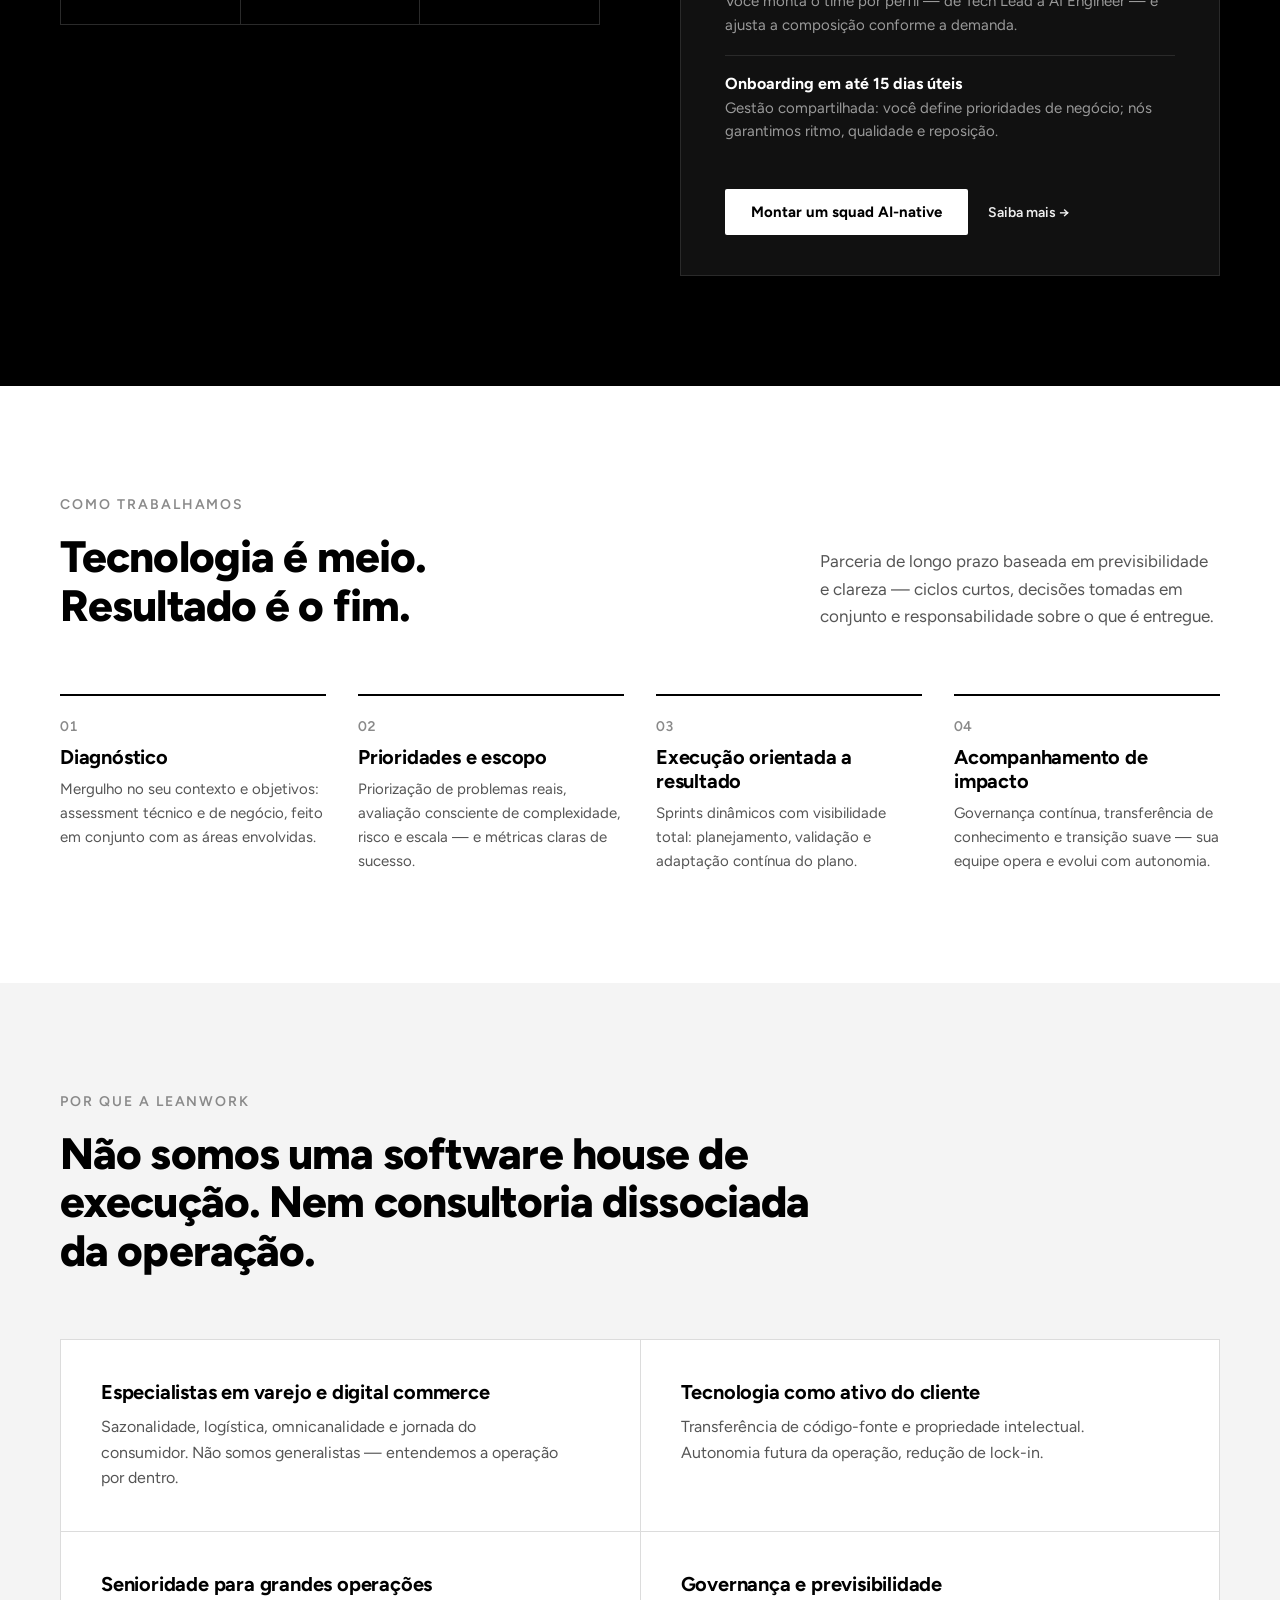
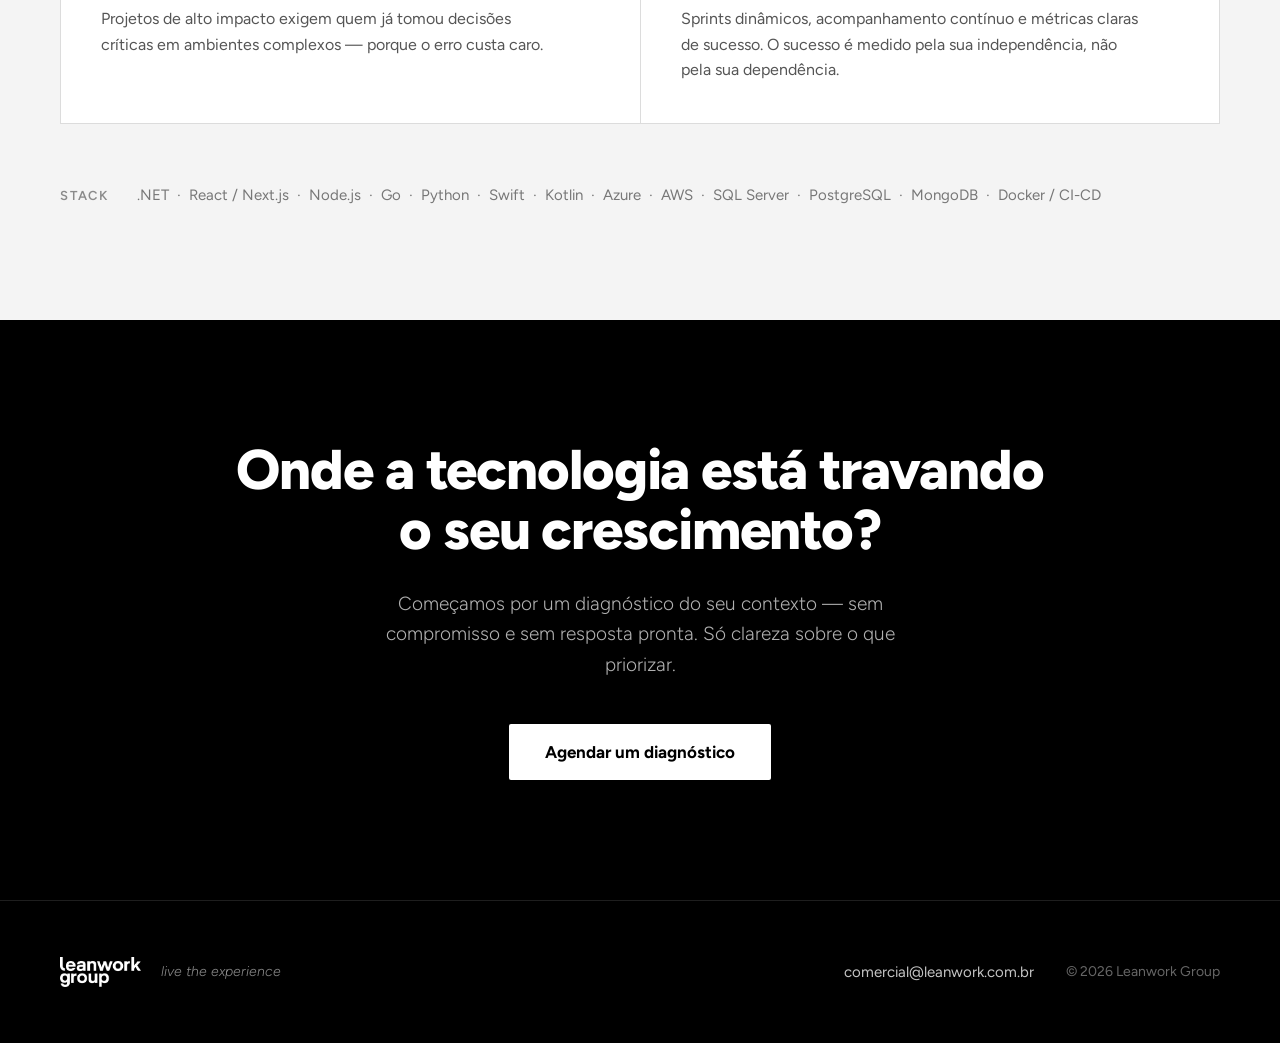
==== commit ccb28c78: "Link outsourcing service section on the home page to outsourcing.html" ====
--- a/index.html
+++ b/index.html
@@ -62,7 +62,7 @@
       <h2 class="section-title">O problema não é falta de ferramenta.</h2>
       <p class="section-text">É transformar tecnologia em vantagem competitiva sustentável — com governança, previsibilidade e autonomia. Atuamos onde a complexidade técnica virou entrave ao crescimento.</p>
     </div>
-    <div class="problemas-list">
+    <div>
       <div class="problema-item">
         <div class="problema-num">01</div>
         <div>
@@ -185,7 +185,10 @@
           <div class="service-solution-item"><div class="solution-item-title">Composição flexível</div><div class="solution-item-text">Você monta o time por perfil — de Tech Lead a AI Engineer — e ajusta a composição conforme a demanda.</div></div>
           <div class="service-solution-item"><div class="solution-item-title">Onboarding em até 15 dias úteis</div><div class="solution-item-text">Gestão compartilhada: você define prioridades de negócio; nós garantimos ritmo, qualidade e reposição.</div></div>
         </div>
-        <a href="mailto:comercial@leanwork.com.br?subject=Outsourcing%20AI-Native%20%E2%80%94%20montar%20squad" class="btn btn--light service-solution-cta">Montar um squad AI-native</a>
+        <div class="service-solution-actions">
+          <a href="mailto:comercial@leanwork.com.br?subject=Outsourcing%20AI-Native%20%E2%80%94%20montar%20squad" class="btn btn--light service-solution-cta">Montar um squad AI-native</a>
+          <a href="outsourcing.html" class="service-solution-more">Saiba mais →</a>
+        </div>
       </div>
     </div>
   </div>
--- a/css/style.css
+++ b/css/style.css
@@ -11,7 +11,8 @@
 
 *{box-sizing:border-box}
 html{scroll-behavior:smooth}
-body{margin:0;background:var(--c-white);color:var(--c-black);font-family:'Figtree',system-ui,sans-serif;-webkit-font-smoothing:antialiased}
+section[id]{scroll-margin-top:var(--nav-height)}
+body{margin:0;background:var(--c-white);color:var(--c-black);font-family:'Figtree',system-ui,sans-serif;-webkit-font-smoothing:antialiased;overflow-x:hidden}
 img{max-width:100%;display:block}
 a{color:var(--c-black);text-decoration:none}
 a:hover{color:#444444}
@@ -177,7 +178,7 @@
 
 .why-section{background:var(--c-bg-light)}
 .why-section .container{padding-top:110px;padding-bottom:110px}
-.why-title{max-width:760px;margin-top:20px}
+.why-title{max-width:760px}
 .why-grid{display:grid;grid-template-columns:repeat(2,1fr);gap:1px;background:#dcdcdc;border:1px solid #dcdcdc;margin-top:64px}
 .why-item{background:var(--c-white);padding:40px}
 .why-item-title{font-size:20px;font-weight:700;letter-spacing:-0.01em}
@@ -217,3 +218,91 @@
   .cta-final-title{font-size:34px}
   .footer-inner{flex-direction:column;align-items:flex-start;gap:24px}
 }
+
+.why-ai-section .container{padding-top:110px;padding-bottom:110px}
+.why-ai-grid{display:grid;grid-template-columns:repeat(2,1fr);gap:20px;margin-top:56px}
+.why-ai-item{border:1px solid var(--c-border);padding:36px}
+.why-ai-item-title{margin:0;font-size:19px;font-weight:700;letter-spacing:-0.01em}
+.why-ai-item-text{margin:14px 0 0;font-size:15px;line-height:1.6;color:var(--c-text-body)}
+
+.compare-row{display:grid;grid-template-columns:1fr 1fr;gap:20px;margin-top:20px}
+.compare-card{border:1px solid var(--c-border);padding:32px 36px;display:flex;flex-direction:column;gap:16px}
+.compare-card--leanwork{border-color:var(--c-black)}
+.compare-label{font-size:13px;font-weight:600;letter-spacing:0.05em;text-transform:uppercase;color:var(--c-text-eyebrow)}
+.compare-card--leanwork .compare-label{color:var(--c-black)}
+.compare-dots{display:flex;align-items:center;gap:10px}
+.compare-dot{width:34px;height:34px;border-radius:50%;background:#e8e8e8;flex:none}
+.compare-card--leanwork .compare-dot{background:var(--c-black)}
+.compare-extra{font-size:13px;color:var(--c-text-body)}
+.compare-text{font-size:14px;color:var(--c-text-body)}
+.compare-card--leanwork .compare-text{color:#333333}
+
+@media (max-width:1099px){
+  .why-ai-section .container{padding-top:80px;padding-bottom:80px}
+  .why-ai-grid{grid-template-columns:1fr}
+}
+@media (max-width:767px){
+  .why-ai-section .container{padding-top:56px;padding-bottom:56px}
+  .why-ai-grid{grid-template-columns:1fr}
+  .compare-row{grid-template-columns:1fr}
+  .compare-dots{flex-wrap:wrap;gap:8px}
+  .compare-dot{width:26px;height:26px}
+}
+
+.perfis-section{background:var(--c-bg-light)}
+.perfis-section .container{padding-top:110px;padding-bottom:110px}
+.perfis-grid{display:grid;grid-template-columns:repeat(3,1fr);gap:20px;margin-top:56px}
+.perfil-card{border:1px solid var(--c-border);padding:30px;background:var(--c-white)}
+.perfil-title{margin:0;font-size:17px;font-weight:700}
+.perfil-text{margin:12px 0 0;font-size:14px;line-height:1.6;color:var(--c-text-body)}
+
+@media (max-width:1099px){
+  .perfis-section .container{padding-top:80px;padding-bottom:80px}
+  .perfis-grid{grid-template-columns:repeat(2,1fr)}
+}
+@media (max-width:767px){
+  .perfis-section .container{padding-top:56px;padding-bottom:56px}
+  .perfis-grid{grid-template-columns:1fr}
+}
+
+.planos-grid{display:grid;grid-template-columns:repeat(3,1fr);gap:20px;margin-top:72px}
+.plano-card{border:1px solid var(--c-border);padding:34px;position:relative}
+.plano-card--destaque{border-color:var(--c-black)}
+.plano-badge{position:absolute;top:-13px;left:34px;background:var(--c-black);color:var(--c-white);font-size:11px;font-weight:700;letter-spacing:0.05em;text-transform:uppercase;padding:5px 12px}
+.plano-title{margin:0;font-size:17px;font-weight:700}
+.plano-text{margin:12px 0 0;font-size:14px;line-height:1.6;color:var(--c-text-body)}
+.planos-note{margin:28px 0 0;font-size:14px;color:var(--c-text-eyebrow)}
+
+@media (max-width:1099px){
+  .planos-grid{grid-template-columns:1fr;gap:20px}
+}
+
+.squad-exemplo-section{background:var(--c-bg-light)}
+.squad-exemplo-section .container{padding-top:110px;padding-bottom:110px}
+.squad-exemplo-grid{display:grid;grid-template-columns:1fr 1fr;gap:64px;align-items:center}
+.squad-exemplo-cta{display:inline-block;margin-top:36px;font-size:15px;padding:15px 28px}
+.squad-card{border:1px solid var(--c-border);padding:40px;background:var(--c-white)}
+.squad-item{display:flex;align-items:center;gap:16px;padding:18px 0;border-top:1px solid var(--c-border)}
+.squad-item:first-child{border-top:none;padding-top:0}
+.squad-item-count{width:40px;height:40px;border-radius:50%;background:var(--c-bg-light);display:flex;align-items:center;justify-content:center;font-weight:700;font-size:14px;flex:none}
+.squad-item-title{font-size:15px;font-weight:700}
+.squad-item-text{font-size:13px;color:var(--c-text-eyebrow);margin-top:2px}
+.squad-total{margin-top:24px;padding-top:24px;border-top:1px solid var(--c-black);display:flex;justify-content:space-between;align-items:baseline}
+.squad-total-label{font-size:14px;color:var(--c-text-body)}
+.squad-total-value{font-size:15px;font-weight:700}
+
+@media (max-width:1099px){
+  .squad-exemplo-section .container{padding-top:80px;padding-bottom:80px}
+  .squad-exemplo-grid{grid-template-columns:1fr;gap:40px}
+}
+@media (max-width:767px){
+  .squad-exemplo-section .container{padding-top:56px;padding-bottom:56px}
+  .squad-card{padding:28px}
+}
+
+.service-solution-actions{display:flex;align-items:center;gap:20px;margin-top:28px;flex-wrap:wrap}
+.service-solution-actions .service-solution-cta{margin-top:0}
+.service-solution-more{font-size:14px;font-weight:600;color:var(--c-black)}
+.service-solution-more:hover{color:#444444}
+.service--dark .service-solution-more{color:#eeeeee}
+.service--dark .service-solution-more:hover{color:var(--c-white)}
